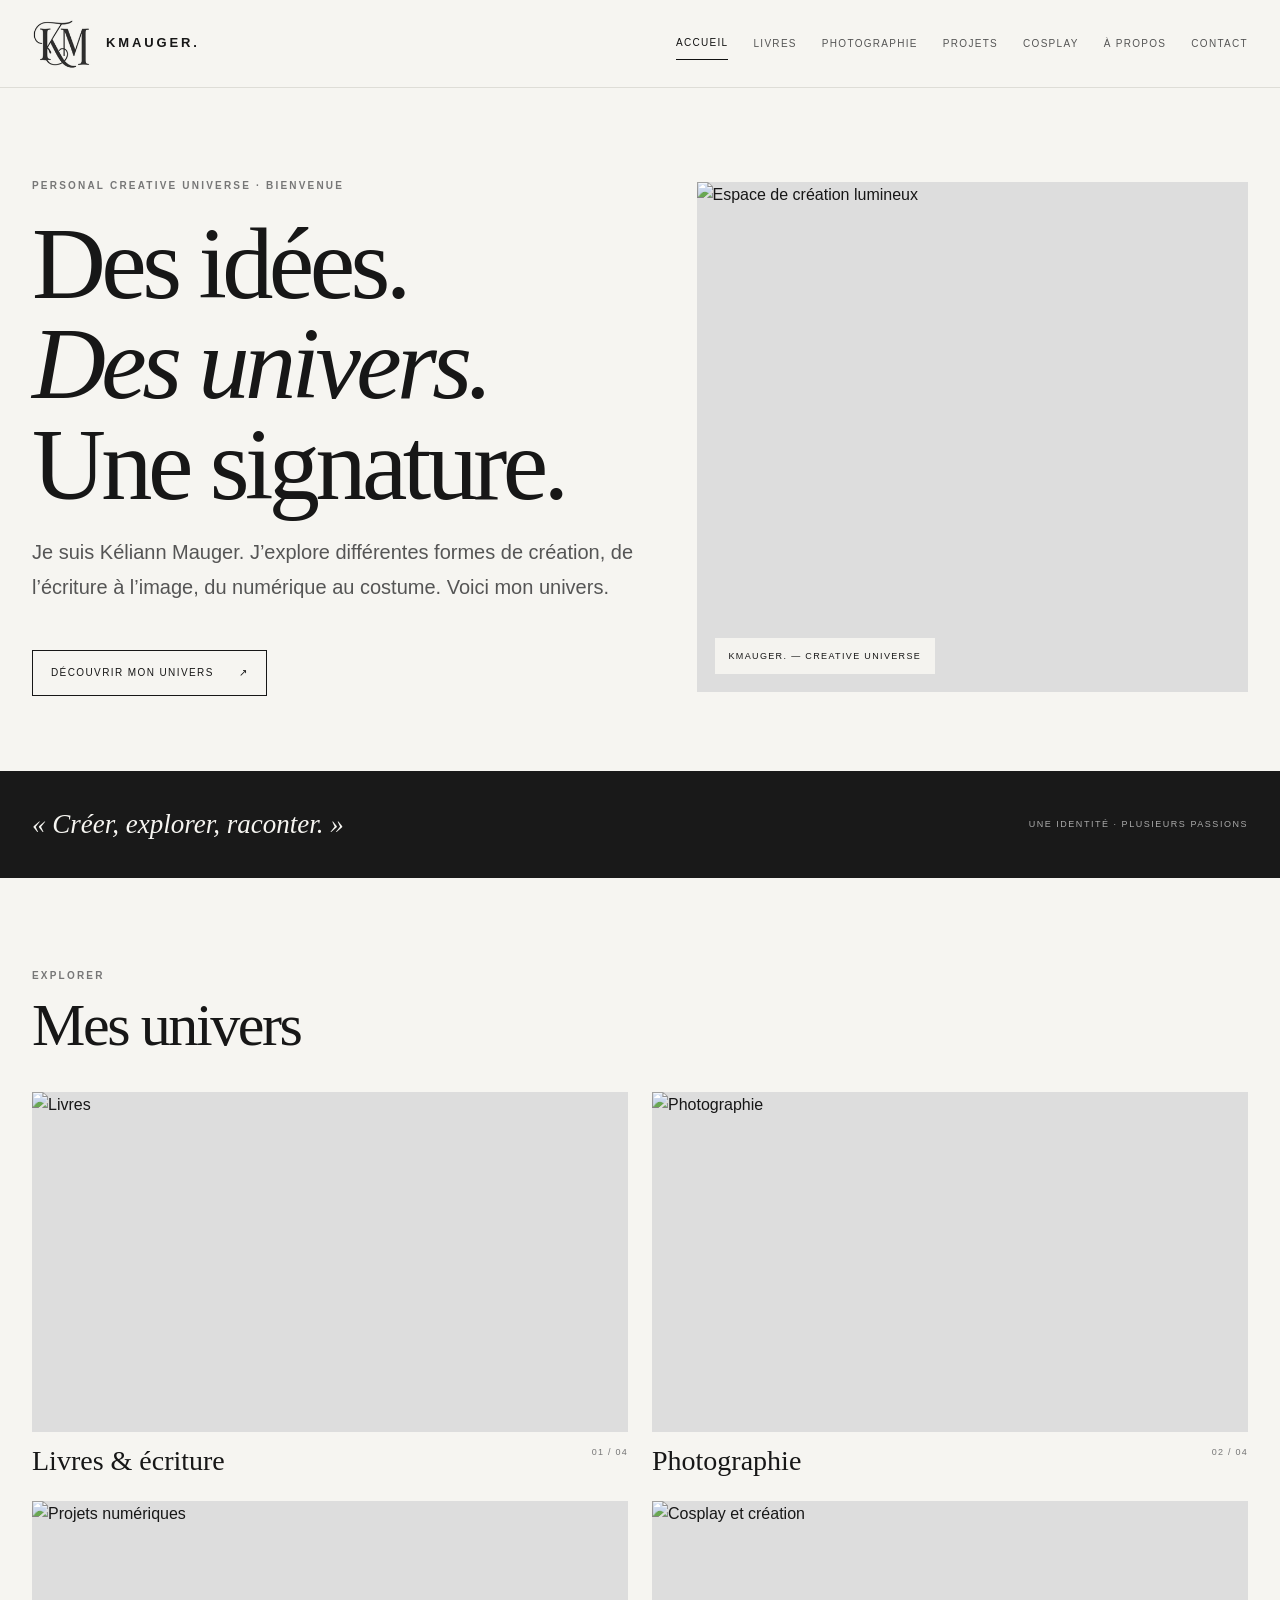
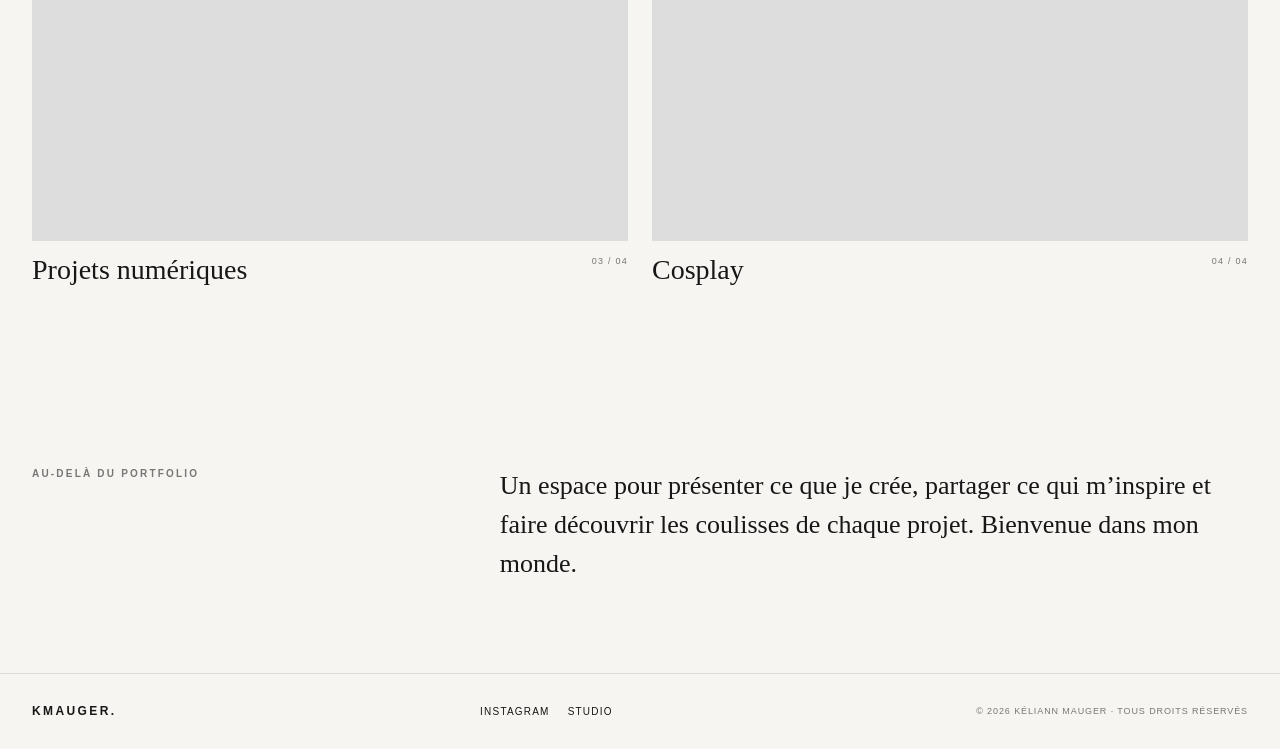
==== index.html @ 171a5741 "Numéros de version sur les fichiers CSS et JS (évite l'ancien cache du navigateur) Co-Authored-By: C" ====
<!DOCTYPE html>
<html lang="fr">
<head>
<meta charset="UTF-8">
<meta name="viewport" content="width=device-width, initial-scale=1">
<meta name="description" content="KMAUGER. — L’univers créatif de Kéliann Mauger : livres, photographie, projets numériques et cosplay.">
<title>KMAUGER. — A universe of creativity</title>
<meta name="theme-color" content="#f6f5f1">
<meta property="og:type" content="website">
<meta property="og:title" content="KMAUGER. — L’univers créatif de Kéliann Mauger">
<meta property="og:description" content="Livres, photographie, projets numériques et cosplay.">
<meta property="og:url" content="https://kmauger18.github.io/kmauger/">
<meta property="og:image" content="https://kmauger18.github.io/kmauger/assets/img/logo.png">
<link rel="icon" type="image/png" href="assets/img/favicon.png">
<link rel="apple-touch-icon" href="assets/img/apple-touch-icon.png">
<link rel="stylesheet" href="assets/css/style.css?v=202611251915">
</head>
<body>
<header><div class="wrap head">
<a class="brand" href="#accueil" aria-label="KMAUGER accueil"><img src="assets/img/logo.png" alt="Monogramme KM"><b>KMAUGER.</b></a>
<button class="menu" id="menu" aria-expanded="false">Menu ☰</button>
<nav id="nav" aria-label="Navigation principale">
<a href="#accueil">Accueil</a><a href="#livres">Livres</a><a href="#photographie">Photographie</a><a href="#projets">Projets</a><a href="#cosplay">Cosplay</a><a href="#apropos">À propos</a><a href="#contact">Contact</a>
</nav></div></header>

<main>
<!-- ===================================================== ACCUEIL -->
<div class="page active" id="accueil">
<section class="wrap hero"><div>
<div class="eyebrow" data-cms="accueil_eyebrow">Personal creative universe · Bienvenue</div>
<h1 class="display" data-cms="accueil_titre">Des idées.<br><em>Des univers.</em><br>Une signature.</h1>
<p class="lead" data-cms="accueil_intro">Je suis Kéliann Mauger. J’explore différentes formes de création, de l’écriture à l’image, du numérique au costume. Voici mon univers.</p>
<a class="btn" href="#apropos"><span data-cms="accueil_bouton">Découvrir mon univers</span> <span>↗</span></a></div>
<div class="hero-image"><img data-img="accueil_hero" src="https://images.unsplash.com/photo-1497366754035-f200968a6e72?auto=format&fit=crop&w=1400&q=85" alt="Espace de création lumineux"><div class="tag" data-cms="accueil_image_tag">KMAUGER. — Creative universe</div></div></section>
<div class="strip"><div class="wrap"><p data-cms="accueil_citation">« Créer, explorer, raconter. »</p><span data-cms="accueil_citation_sous">Une identité · Plusieurs passions</span></div></div>
<section class="wrap content"><div class="section-head"><div><div class="eyebrow" data-cms="accueil_univers_eyebrow">Explorer</div><h2 class="section-title" data-cms="accueil_univers_titre">Mes univers</h2></div></div><div class="cards">
<a class="card" href="#livres"><div class="tile"><img data-img="carte_livres" src="https://images.unsplash.com/photo-1512820790803-83ca734da794?auto=format&fit=crop&w=1000&q=80" alt="Livres"></div><div class="card-meta"><span class="card-title" data-cms="carte_livres">Livres &amp; écriture</span><span class="num">01 / 04</span></div></a>
<a class="card" href="#photographie"><div class="tile"><img data-img="carte_photo" src="https://images.unsplash.com/photo-1452587925148-ce544e77e70d?auto=format&fit=crop&w=1000&q=80" alt="Photographie"></div><div class="card-meta"><span class="card-title" data-cms="carte_photo">Photographie</span><span class="num">02 / 04</span></div></a>
<a class="card" href="#projets"><div class="tile"><img data-img="carte_projets" src="https://images.unsplash.com/photo-1460925895917-afdab827c52f?auto=format&fit=crop&w=1000&q=80" alt="Projets numériques"></div><div class="card-meta"><span class="card-title" data-cms="carte_projets">Projets numériques</span><span class="num">03 / 04</span></div></a>
<a class="card" href="#cosplay"><div class="tile"><img data-img="carte_cosplay" src="https://images.unsplash.com/photo-1531058020387-3be344556be6?auto=format&fit=crop&w=1000&q=80" alt="Cosplay et création"></div><div class="card-meta"><span class="card-title" data-cms="carte_cosplay">Cosplay</span><span class="num">04 / 04</span></div></a>
</div></section>
<section class="wrap content"><div class="editorial"><div class="eyebrow" data-cms="accueil_edito_eyebrow">Au-delà du portfolio</div><p data-cms="accueil_edito">Un espace pour présenter ce que je crée, partager ce qui m’inspire et faire découvrir les coulisses de chaque projet. Bienvenue dans mon monde.</p></div></section>
</div>

<!-- ===================================================== LIVRES -->
<div class="page" id="livres"><section class="wrap page-hero">
<div class="eyebrow" data-cms="livres_eyebrow">01 — Mots &amp; imagination</div>
<h1 class="display" data-cms="livres_titre">Livres <em>&amp;</em><br>écriture.</h1>
<p class="lead" data-cms="livres_intro">Des histoires, des personnages et des univers imaginés pour prendre vie au fil des pages.</p>
<div class="feature"><img data-img="livres_banniere" src="https://images.unsplash.com/photo-1512820790803-83ca734da794?auto=format&fit=crop&w=1800&q=85" alt="Livres ouverts"></div></section>
<section class="wrap content"><div class="eyebrow" data-cms="livres_section_eyebrow">Bibliothèque personnelle</div><h2 class="section-title" data-cms="livres_section_titre">Mes ouvrages</h2>
<div class="books" id="liste-livres"></div></section></div>

<!-- ===================================================== FICHE LIVRE -->
<div class="page" id="livre"><div id="fiche-livre"></div></div>

<!-- ===================================================== PHOTOGRAPHIE -->
<div class="page" id="photographie"><section class="wrap page-hero">
<div class="eyebrow" data-cms="photo_eyebrow">02 — Lumière &amp; regard</div>
<h1 class="display" data-cms="photo_titre">Photographie<em>.</em></h1>
<p class="lead" data-cms="photo_intro">Capturer une ambiance, raconter un instant et porter un regard singulier sur ce qui nous entoure.</p>
<div class="feature"><img data-img="photo_banniere" src="https://images.unsplash.com/photo-1470770841072-f978cf4d019e?auto=format&fit=crop&w=1800&q=85" alt="Paysage photographié"></div></section>
<section class="wrap content"><div class="eyebrow" data-cms="photo_section_eyebrow">Sélection visuelle</div><h2 class="section-title" data-cms="photo_section_titre">Galerie photographique</h2>
<div class="filters" id="filtres-photos" hidden></div>
<div class="grid3 gallery" id="galerie-photos" style="margin-top:35px">
<figure class="shot" data-c="paysages"><div class="tile"><img src="https://images.unsplash.com/photo-1470770841072-f978cf4d019e?auto=format&fit=crop&w=900&q=80" alt="Paysage"></div><figcaption class="card-meta"><span class="card-title">Paysages</span></figcaption></figure>
<figure class="shot" data-c="lumieres"><div class="tile"><img src="https://images.unsplash.com/photo-1490730141103-6cac27aaab94?auto=format&fit=crop&w=900&q=80" alt="Lumières"></div><figcaption class="card-meta"><span class="card-title">Lumières</span></figcaption></figure>
<figure class="shot" data-c="atmospheres"><div class="tile"><img src="https://images.unsplash.com/photo-1519608487953-e999c86e7455?auto=format&fit=crop&w=900&q=80" alt="Atmosphères"></div><figcaption class="card-meta"><span class="card-title">Atmosphères</span></figcaption></figure>
</div></section></div>

<!-- ===================================================== PROJETS -->
<div class="page" id="projets"><section class="wrap page-hero">
<div class="eyebrow" data-cms="projets_eyebrow">03 — Idées &amp; expérimentations</div>
<h1 class="display" data-cms="projets_titre">Projets<br><em>numériques.</em></h1>
<p class="lead" data-cms="projets_intro">Sites web, applications et jeux : des idées transformées en expériences concrètes.</p>
<div class="feature"><img data-img="projets_banniere" src="https://images.unsplash.com/photo-1460925895917-afdab827c52f?auto=format&fit=crop&w=1800&q=85" alt="Interface numérique"></div></section>
<section class="wrap content"><div class="eyebrow" data-cms="projets_section_eyebrow">Portfolio</div><h2 class="section-title" data-cms="projets_section_titre">Projets sélectionnés</h2>
<div class="grid3" id="liste-projets" style="margin-top:35px">
<article class="project"><div class="tile"><img src="https://images.unsplash.com/photo-1559028012-481c04fa702d?auto=format&fit=crop&w=900&q=80" alt="Sites web"></div><div class="card-meta"><span class="card-title">Sites web</span></div><p class="desc">Design, développement et expériences web.</p></article>
<article class="project"><div class="tile"><img src="https://images.unsplash.com/photo-1551650975-87deedd944c3?auto=format&fit=crop&w=900&q=80" alt="Applications"></div><div class="card-meta"><span class="card-title">Applications</span></div><p class="desc">Outils numériques et interfaces utiles.</p></article>
<article class="project"><div class="tile"><img src="https://images.unsplash.com/photo-1542751371-adc38448a05e?auto=format&fit=crop&w=900&q=80" alt="Jeux vidéo"></div><div class="card-meta"><span class="card-title">Jeux</span></div><p class="desc">Concepts, univers et prototypes interactifs.</p></article>
</div></section></div>

<!-- ===================================================== COSPLAY -->
<div class="page" id="cosplay"><section class="wrap page-hero">
<div class="eyebrow" data-cms="cosplay_eyebrow">04 — Personnages &amp; savoir-faire</div>
<h1 class="display" data-cms="cosplay_titre">Cosplay<em>.</em></h1>
<p class="lead" data-cms="cosplay_intro">Donner corps à des personnages, fabriquer des détails et faire passer l’imaginaire dans le réel.</p>
<div class="feature"><img data-img="cosplay_banniere" src="https://images.unsplash.com/photo-1531058020387-3be344556be6?auto=format&fit=crop&w=1800&q=85" alt="Événement créatif"></div></section>
<section class="wrap content"><div class="editorial"><div class="eyebrow" data-cms="cosplay_edito_eyebrow">De l’idée au costume</div><p data-cms="cosplay_edito">Chaque personnage commence par l’observation, puis se construit pièce par pièce : costume, accessoires, détails de fabrication et photos finales.</p></div>
<h2 class="section-title" style="margin-top:70px" data-cms="cosplay_section_titre">Mes cosplays</h2>
<div class="grid3" id="liste-cosplay" style="margin-top:35px"><p class="soon">Les premières réalisations arrivent bientôt.</p></div>
</section></div>

<!-- ===================================================== À PROPOS -->
<div class="page" id="apropos"><section class="wrap page-hero">
<div class="eyebrow" data-cms="apropos_eyebrow">Derrière la signature</div>
<h1 class="display" data-cms="apropos_titre">Enchanté,<br><em>moi c’est Kéliann.</em></h1>
<p class="lead" data-cms="apropos_intro">Créativité, curiosité et envie d’explorer différents moyens de donner vie aux idées.</p></section>
<section class="wrap content"><div class="about"><div class="logo-panel"><img data-img="apropos_portrait" src="assets/img/logo.png" alt="Kéliann Mauger"></div><div>
<div class="eyebrow" data-cms="apropos_bloc_eyebrow">Kéliann Mauger · KMAUGER.</div>
<h2 class="section-title" data-cms="apropos_bloc_titre">Plusieurs passions.<br>Une même envie de créer.</h2>
<p data-cms="apropos_p1">Je suis Kéliann Mauger. J’ai créé cet espace pour réunir les différents univers qui me passionnent : l’écriture, la photographie, la création numérique et le cosplay.</p>
<p data-cms="apropos_p2">KMAUGER. est à la fois un portfolio et un lieu de partage. J’y présente mes réalisations, mes expérimentations et les projets qui évoluent au fil du temps.</p>
</div></div></section></div>

<!-- ===================================================== CONTACT -->
<div class="page" id="contact"><section class="wrap page-hero">
<div class="eyebrow" data-cms="contact_eyebrow">Entrer en contact</div>
<h1 class="display" data-cms="contact_titre">Une idée ?<br><em>Parlons-en.</em></h1>
<p class="lead" data-cms="contact_intro">Une question, une proposition, une collaboration ou simplement l’envie d’échanger autour d’un projet ? Retrouve-moi sur mes réseaux.</p></section>
<section class="wrap content"><div class="contact"><div><div class="eyebrow" style="color:#aaa" data-cms="contact_bloc_eyebrow">Restons connectés</div><h2 class="display" data-cms="contact_bloc_titre">Let’s create<br>something.</h2></div>
<div class="contact-links"><a class="btn" data-lien="instagram_perso" href="https://www.instagram.com/kmauger18/" target="_blank" rel="noopener">Instagram personnel ↗</a><a class="btn" data-lien="instagram_projets" href="https://www.instagram.com/kmauger.studio/" target="_blank" rel="noopener">Instagram projets ↗</a><a class="btn" data-lien="email" href="#" hidden>E-mail ↗</a></div></div></section></div>
</main>

<footer><div class="wrap foot"><b>KMAUGER.</b><div class="social"><a data-lien="instagram_perso" href="https://www.instagram.com/kmauger18/" target="_blank" rel="noopener">Instagram</a><a data-lien="instagram_projets" href="https://www.instagram.com/kmauger.studio/" target="_blank" rel="noopener">Studio</a></div><small>© <span id="year"></span> Kéliann Mauger · Tous droits réservés</small></div></footer>

<div class="lightbox" id="lightbox" hidden><button type="button" class="lb-close" aria-label="Fermer">✕</button><button type="button" class="lb-prev" aria-label="Photo précédente">‹</button><figure><img alt=""><figcaption></figcaption></figure><button type="button" class="lb-next" aria-label="Photo suivante">›</button></div>

<script src="assets/js/main.js?v=202611251915" defer></script>
<script type="module" src="assets/js/cms.js?v=202611251915"></script>
</body></html>
---- assets/css/style.css ----
:root{--ink:#171717;--muted:#777;--paper:#f6f5f1;--line:#deddd7;--serif:Georgia,"Times New Roman",serif;--sans:Inter,Arial,sans-serif;--max:1240px}
*{box-sizing:border-box}html{scroll-behavior:smooth}body{margin:0;background:var(--paper);color:var(--ink);font-family:var(--sans);line-height:1.6}a{color:inherit;text-decoration:none}button{font:inherit}
.wrap{width:min(var(--max),calc(100% - 64px));margin:auto}
header{height:88px;display:flex;align-items:center;position:sticky;top:0;z-index:10;background:rgba(246,245,241,.95);backdrop-filter:blur(12px);border-bottom:1px solid var(--line)}
.head{display:flex;align-items:center;justify-content:space-between;gap:24px}.brand{display:flex;align-items:center;gap:12px}.brand img{width:62px;height:62px;object-fit:contain;mix-blend-mode:multiply}.brand b{font-size:13px;letter-spacing:.22em}
nav{display:flex;gap:25px;align-items:center}nav a{font-size:10px;letter-spacing:.13em;text-transform:uppercase;color:#555;padding:8px 0}nav a.active,nav a:hover{color:#111;border-bottom:1px solid}
.menu{display:none;background:none;border:0;text-transform:uppercase;letter-spacing:.12em;font-size:11px}
.page{display:none;min-height:65vh;animation:appear .45s ease}.page.active{display:block}@keyframes appear{from{opacity:0;transform:translateY(8px)}to{opacity:1;transform:none}}
.eyebrow{font-size:10px;letter-spacing:.22em;text-transform:uppercase;color:var(--muted);font-weight:650}.display{font:400 clamp(54px,8vw,108px)/.98 var(--serif);letter-spacing:-.045em;margin:20px 0}.display em{font-style:italic}.lead{font-size:clamp(16px,1.6vw,20px);color:#555;max-width:620px;line-height:1.75}
.hero{padding:90px 0 75px;min-height:620px;display:grid;grid-template-columns:1.05fr .95fr;gap:55px;align-items:center}.hero-image{height:510px;position:relative;overflow:hidden;background:#ddd}.hero-image img,.feature img,.tile img{width:100%;height:100%;object-fit:cover;filter:saturate(.72)}.hero-image .tag{position:absolute;bottom:18px;left:18px;background:rgba(246,245,241,.94);padding:11px 14px;font-size:9px;letter-spacing:.15em;text-transform:uppercase}
.btn{display:inline-flex;align-items:center;gap:25px;border:1px solid var(--ink);padding:14px 18px;margin-top:25px;font-size:10px;letter-spacing:.14em;text-transform:uppercase;transition:.2s}.btn:hover{background:var(--ink);color:white}
.strip{background:#191919;color:#f6f5f1;padding:38px 0}.strip .wrap{display:flex;justify-content:space-between;align-items:center;gap:25px}.strip p{font:italic 27px var(--serif);margin:0}.strip span{font-size:9px;letter-spacing:.17em;color:#aaa;text-transform:uppercase}
section.content{padding:90px 0}.section-head{display:flex;align-items:end;justify-content:space-between;gap:20px;margin-bottom:35px}.section-title{font:400 clamp(36px,5vw,60px)/1.05 var(--serif);letter-spacing:-.04em;margin:10px 0 0}
.cards{display:grid;grid-template-columns:repeat(2,1fr);gap:24px}.card{display:block}.tile{height:340px;overflow:hidden;background:#ddd}.tile img{transition:transform .6s}.card:hover img{transform:scale(1.04)}.card-meta{display:flex;justify-content:space-between;gap:15px;margin-top:13px}.card-title{font:400 28px var(--serif)}.num{font-size:9px;color:var(--muted);letter-spacing:.14em}
.page-hero{padding:95px 0 55px;border-bottom:1px solid var(--line)}.page-hero .display{max-width:900px}.feature{height:440px;margin-top:48px;overflow:hidden;background:#ddd}
.grid3{display:grid;grid-template-columns:repeat(3,1fr);gap:26px 20px}.grid3 .tile{height:285px}.grid3 .card-title{font-size:23px}.desc{font-size:12px;color:var(--muted)}
.editorial{display:grid;grid-template-columns:.7fr 1.3fr;gap:65px}.editorial p{font:400 26px/1.5 var(--serif);margin:0}
.about{display:grid;grid-template-columns:.8fr 1.2fr;gap:70px;align-items:start}.logo-panel{min-height:390px;background:#eceae4;display:grid;place-items:center}.logo-panel img{width:65%;mix-blend-mode:multiply}.about p{color:#555;line-height:1.9}
.empty{border:1px solid var(--line);padding:30px;color:#666;font-size:13px;margin-top:25px}
.contact{background:#191919;color:#f5f4ef;padding:65px;display:flex;justify-content:space-between;align-items:end;gap:30px}.contact .display{font-size:clamp(48px,7vw,84px);margin-bottom:0}.contact .btn{border-color:#aaa}.contact .btn:hover{background:#f5f4ef;color:#111}
footer{border-top:1px solid var(--line);padding:28px 0}.foot{display:flex;justify-content:space-between;align-items:center;gap:20px}.foot b{font-size:12px;letter-spacing:.2em}.foot small{font-size:9px;color:var(--muted);letter-spacing:.1em;text-transform:uppercase}.social{display:flex;gap:18px;font-size:10px;text-transform:uppercase;letter-spacing:.12em}
@media(max-width:850px){.wrap{width:calc(100% - 40px)}.menu{display:block}nav{display:none;position:absolute;top:87px;left:0;right:0;background:var(--paper);padding:22px 25px 28px;border-bottom:1px solid var(--line);flex-direction:column;align-items:flex-start;gap:14px}nav.open{display:flex}.hero{grid-template-columns:1fr;padding:65px 0 50px;gap:25px}.hero-image{height:400px}.strip .wrap{align-items:flex-start;flex-direction:column}.about,.editorial{grid-template-columns:1fr;gap:28px}.grid3{grid-template-columns:repeat(2,1fr)}.contact{padding:40px 28px;align-items:flex-start;flex-direction:column}}
@media(max-width:560px){.wrap{width:calc(100% - 36px)}.display{font-size:58px}.hero-image{height:330px}.cards,.grid3{grid-template-columns:1fr}.tile,.grid3 .tile{height:290px}.page-hero{padding:70px 0 40px}.feature{height:300px}.section-head{align-items:flex-start;flex-direction:column}.logo-panel{min-height:280px}.foot{align-items:flex-start;flex-direction:column}.contact{padding:32px 22px}}
/* ---------- Contenu géré : livres, galerie, projets, cosplay ---------- */
[hidden]{display:none!important}
.soon{color:var(--muted);font-size:13px;grid-column:1/-1}
.btn-small{padding:11px 15px;margin-top:16px;gap:14px}
.books{display:grid;grid-template-columns:repeat(2,1fr);gap:44px 40px;margin-top:40px}
.book{display:grid;grid-template-columns:170px 1fr;gap:26px;align-items:start}
.cover{aspect-ratio:11/17;background:#e7e4dc;overflow:hidden;box-shadow:0 14px 30px -18px rgba(0,0,0,.45)}
.cover img{width:100%;height:100%;object-fit:cover;display:block}
.cover-type{display:flex;flex-direction:column;justify-content:space-between;padding:20px 16px;background:#1d1d1d;color:#f6f5f1}
.cover-type span{font:italic 21px/1.2 var(--serif)}.cover-type small{font-size:8px;letter-spacing:.2em;text-transform:uppercase;color:#aaa}
.book-body h3{font:400 28px/1.15 var(--serif);margin:10px 0 4px}
.book-meta{font-size:10px;letter-spacing:.14em;text-transform:uppercase;color:var(--muted);margin:0 0 10px}
.book-text p{font-size:14px;color:#555;margin:0 0 10px}
.pill{display:inline-block;font-size:8.5px;letter-spacing:.16em;text-transform:uppercase;border:1px solid var(--ink);padding:4px 8px}
.pill.disponible{background:var(--ink);color:var(--paper)}
.filters{display:flex;flex-wrap:wrap;gap:8px;margin-top:28px}
.filters button{background:none;border:1px solid var(--line);padding:8px 13px;font-size:9.5px;letter-spacing:.14em;text-transform:uppercase;color:#555;cursor:pointer}
.filters button.on,.filters button:hover{border-color:var(--ink);color:var(--ink)}
.gallery .shot{margin:0;cursor:zoom-in}.gallery .shot:hover img{transform:scale(1.04)}
.project .tile-type,.tile-type{height:100%;display:grid;place-items:center;padding:20px;text-align:center;font:italic 26px var(--serif);background:#e7e4dc;color:#444}
.tile.tall{height:400px}
.tags{display:flex;flex-wrap:wrap;gap:6px;margin:6px 0}.tags span{font-size:9px;letter-spacing:.1em;text-transform:uppercase;background:#eceae4;padding:4px 7px;color:#555}
.link{display:inline-block;font-size:10px;letter-spacing:.14em;text-transform:uppercase;border-bottom:1px solid;margin-top:4px}
.contact-links{display:flex;flex-direction:column;align-items:flex-start}
.logo-panel img.portrait{width:100%;height:100%;min-height:390px;object-fit:cover;mix-blend-mode:normal}
.lightbox{position:fixed;inset:0;z-index:50;background:rgba(15,15,15,.94);display:flex;align-items:center;justify-content:center;padding:40px 70px}
.lightbox figure{margin:0;max-width:100%;max-height:100%;display:flex;flex-direction:column;align-items:center;gap:14px}
.lightbox img{max-width:100%;max-height:calc(100vh - 130px);object-fit:contain}
.lightbox figcaption{color:#ddd;font:italic 18px var(--serif)}
.lightbox button{position:absolute;background:none;border:0;color:#f6f5f1;font-size:34px;cursor:pointer;padding:10px 16px;line-height:1}
.lb-close{top:14px;right:14px;font-size:24px!important}.lb-prev{left:10px;top:50%;transform:translateY(-50%)}.lb-next{right:10px;top:50%;transform:translateY(-50%)}
body.lb-open{overflow:hidden}
@media(max-width:850px){.books{grid-template-columns:1fr}}
@media(max-width:560px){.book{grid-template-columns:120px 1fr;gap:18px}.book-body h3{font-size:23px}.lightbox{padding:30px 10px}.tile.tall{height:360px}}
/* ---------- Livres : liste cliquable et fiche ---------- */
a.book{color:inherit}a.book .cover{transition:transform .35s,box-shadow .35s}a.book:hover .cover{transform:translateY(-4px);box-shadow:0 22px 40px -20px rgba(0,0,0,.5)}
a.book:hover .link{color:var(--muted)}
.book-hook{font:italic 17px/1.5 var(--serif);color:#444;margin:0 0 12px}
.book-page{padding:50px 0 30px}
.back{display:inline-block;font-size:10px;letter-spacing:.16em;text-transform:uppercase;color:var(--muted);margin-bottom:34px}.back:hover{color:var(--ink)}
.book-detail{display:grid;grid-template-columns:minmax(240px,380px) 1fr;gap:70px;align-items:start}
.book-detail-cover{position:sticky;top:120px}.cover.big{box-shadow:0 30px 60px -28px rgba(0,0,0,.55)}
.book-title{font:400 clamp(42px,5.5vw,74px)/1 var(--serif);letter-spacing:-.035em;margin:14px 0 10px}
.book-author{font-size:11px;letter-spacing:.22em;text-transform:uppercase;color:#555;margin:0 0 18px}
.book-desc{margin:30px 0;max-width:620px}.book-desc p{font:400 19px/1.65 var(--serif);color:#333;margin:0 0 18px}
.book-buy{display:flex;flex-wrap:wrap;gap:12px;align-items:center}.book-buy .btn{margin-top:0}
.btn-solid{background:var(--ink);color:var(--paper)}.btn-solid:hover{background:#000}
.soon-buy{font-size:13px;color:var(--muted);margin:0}.soon-buy a{border-bottom:1px solid}
.book-infos{display:grid;grid-template-columns:repeat(2,1fr);gap:0 30px;margin:40px 0 0;border-top:1px solid var(--line);max-width:620px}
.book-infos div{display:flex;justify-content:space-between;gap:16px;padding:13px 0;border-bottom:1px solid var(--line)}
.book-infos dt{font-size:9.5px;letter-spacing:.16em;text-transform:uppercase;color:var(--muted)}.book-infos dd{margin:0;font-size:13px;text-align:right}
.more-books{border-top:1px solid var(--line)}
.mini-books{display:grid;grid-template-columns:repeat(4,1fr);gap:24px;margin-top:30px}
.mini-books a{display:grid;gap:12px}.mini-books .cover{transition:transform .3s}.mini-books a:hover .cover{transform:translateY(-4px)}
.mini-books span{font:400 18px var(--serif)}
@media(max-width:850px){.book-detail{grid-template-columns:1fr;gap:34px}.book-detail-cover{position:static;max-width:300px}.mini-books{grid-template-columns:repeat(2,1fr)}}
@media(max-width:560px){.book-infos{grid-template-columns:1fr}.book-desc p{font-size:17px}.book-page{padding-top:34px}}
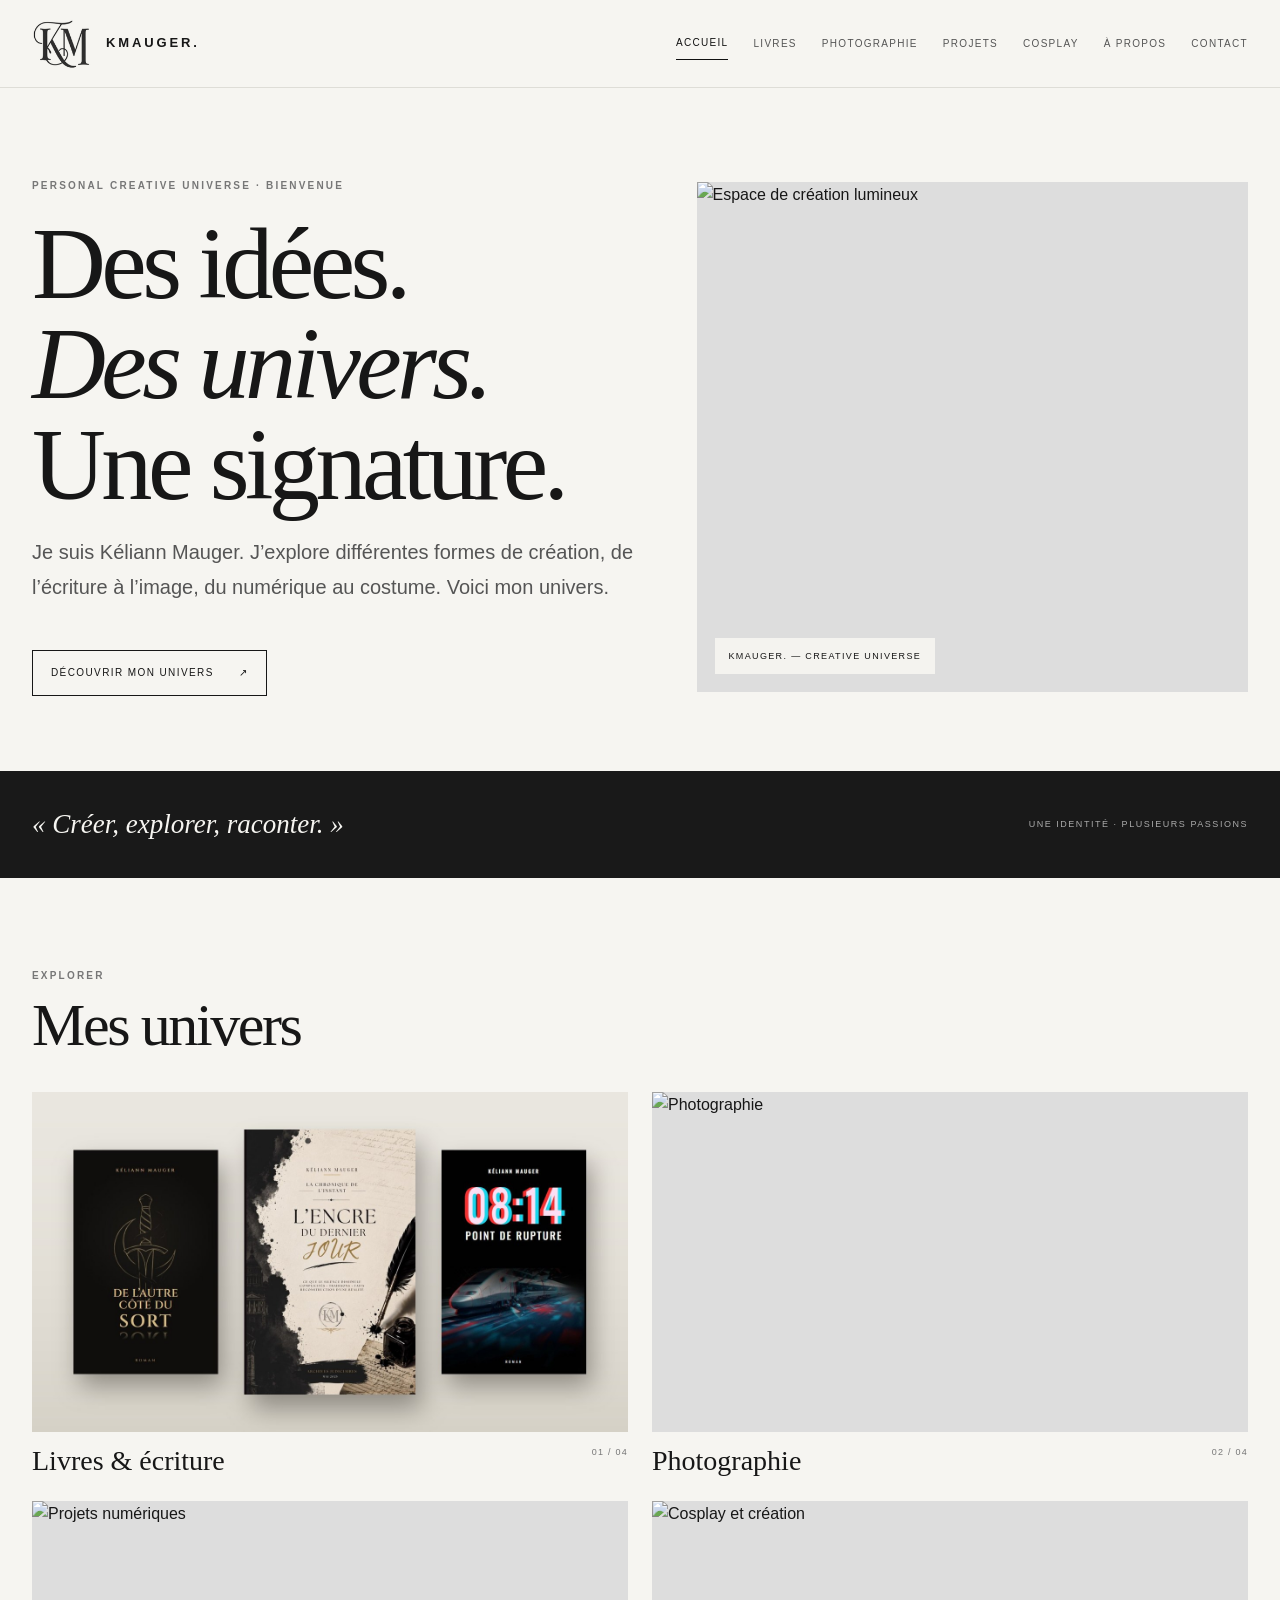
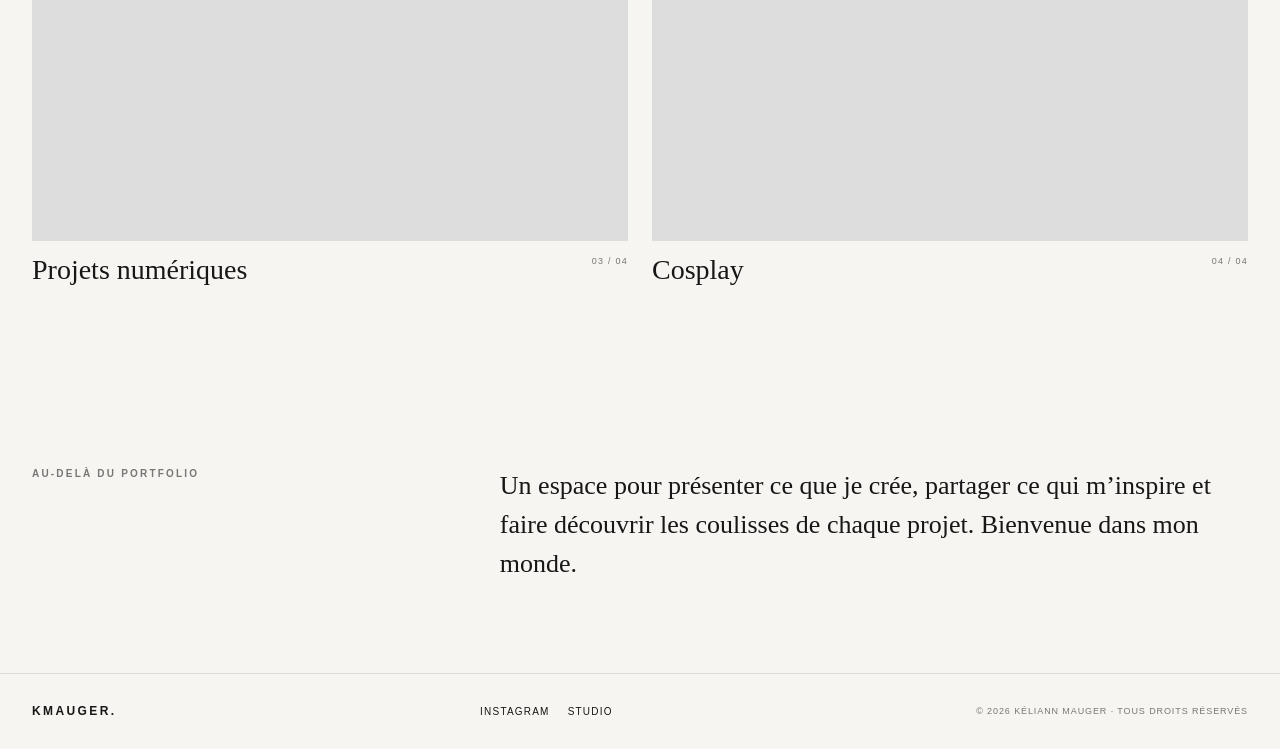
==== commit 85320993: "Images « Livres » : mes couvertures à la place de la pile de livres Co-Authored-By: Claude Opus 5.5 " ====
--- a/index.html
+++ b/index.html
@@ -13,7 +13,7 @@
 <meta property="og:image" content="https://kmauger18.github.io/kmauger/assets/img/logo.png">
 <link rel="icon" type="image/png" href="assets/img/favicon.png">
 <link rel="apple-touch-icon" href="assets/img/apple-touch-icon.png">
-<link rel="stylesheet" href="assets/css/style.css?v=202611251915">
+<link rel="stylesheet" href="assets/css/style.css?v=202611251924">
 </head>
 <body>
 <header><div class="wrap head">
@@ -34,7 +34,7 @@
 <div class="hero-image"><img data-img="accueil_hero" src="https://images.unsplash.com/photo-1497366754035-f200968a6e72?auto=format&fit=crop&w=1400&q=85" alt="Espace de création lumineux"><div class="tag" data-cms="accueil_image_tag">KMAUGER. — Creative universe</div></div></section>
 <div class="strip"><div class="wrap"><p data-cms="accueil_citation">« Créer, explorer, raconter. »</p><span data-cms="accueil_citation_sous">Une identité · Plusieurs passions</span></div></div>
 <section class="wrap content"><div class="section-head"><div><div class="eyebrow" data-cms="accueil_univers_eyebrow">Explorer</div><h2 class="section-title" data-cms="accueil_univers_titre">Mes univers</h2></div></div><div class="cards">
-<a class="card" href="#livres"><div class="tile"><img data-img="carte_livres" src="https://images.unsplash.com/photo-1512820790803-83ca734da794?auto=format&fit=crop&w=1000&q=80" alt="Livres"></div><div class="card-meta"><span class="card-title" data-cms="carte_livres">Livres &amp; écriture</span><span class="num">01 / 04</span></div></a>
+<a class="card" href="#livres"><div class="tile"><img data-img="carte_livres" src="assets/img/livres/carte-livres.jpg" alt="Les romans de Kéliann Mauger"></div><div class="card-meta"><span class="card-title" data-cms="carte_livres">Livres &amp; écriture</span><span class="num">01 / 04</span></div></a>
 <a class="card" href="#photographie"><div class="tile"><img data-img="carte_photo" src="https://images.unsplash.com/photo-1452587925148-ce544e77e70d?auto=format&fit=crop&w=1000&q=80" alt="Photographie"></div><div class="card-meta"><span class="card-title" data-cms="carte_photo">Photographie</span><span class="num">02 / 04</span></div></a>
 <a class="card" href="#projets"><div class="tile"><img data-img="carte_projets" src="https://images.unsplash.com/photo-1460925895917-afdab827c52f?auto=format&fit=crop&w=1000&q=80" alt="Projets numériques"></div><div class="card-meta"><span class="card-title" data-cms="carte_projets">Projets numériques</span><span class="num">03 / 04</span></div></a>
 <a class="card" href="#cosplay"><div class="tile"><img data-img="carte_cosplay" src="https://images.unsplash.com/photo-1531058020387-3be344556be6?auto=format&fit=crop&w=1000&q=80" alt="Cosplay et création"></div><div class="card-meta"><span class="card-title" data-cms="carte_cosplay">Cosplay</span><span class="num">04 / 04</span></div></a>
@@ -47,7 +47,7 @@
 <div class="eyebrow" data-cms="livres_eyebrow">01 — Mots &amp; imagination</div>
 <h1 class="display" data-cms="livres_titre">Livres <em>&amp;</em><br>écriture.</h1>
 <p class="lead" data-cms="livres_intro">Des histoires, des personnages et des univers imaginés pour prendre vie au fil des pages.</p>
-<div class="feature"><img data-img="livres_banniere" src="https://images.unsplash.com/photo-1512820790803-83ca734da794?auto=format&fit=crop&w=1800&q=85" alt="Livres ouverts"></div></section>
+<div class="feature"><img data-img="livres_banniere" src="assets/img/livres/banniere-livres.jpg" alt="Les romans de Kéliann Mauger"></div></section>
 <section class="wrap content"><div class="eyebrow" data-cms="livres_section_eyebrow">Bibliothèque personnelle</div><h2 class="section-title" data-cms="livres_section_titre">Mes ouvrages</h2>
 <div class="books" id="liste-livres"></div></section></div>
 
@@ -117,6 +117,6 @@
 
 <div class="lightbox" id="lightbox" hidden><button type="button" class="lb-close" aria-label="Fermer">✕</button><button type="button" class="lb-prev" aria-label="Photo précédente">‹</button><figure><img alt=""><figcaption></figcaption></figure><button type="button" class="lb-next" aria-label="Photo suivante">›</button></div>
 
-<script src="assets/js/main.js?v=202611251915" defer></script>
-<script type="module" src="assets/js/cms.js?v=202611251915"></script>
+<script src="assets/js/main.js?v=202611251924" defer></script>
+<script type="module" src="assets/js/cms.js?v=202611251924"></script>
 </body></html>
--- a/assets/css/style.css
+++ b/assets/css/style.css
@@ -78,3 +78,4 @@
 .mini-books span{font:400 18px var(--serif)}
 @media(max-width:850px){.book-detail{grid-template-columns:1fr;gap:34px}.book-detail-cover{position:static;max-width:300px}.mini-books{grid-template-columns:repeat(2,1fr)}}
 @media(max-width:560px){.book-infos{grid-template-columns:1fr}.book-desc p{font-size:17px}.book-page{padding-top:34px}}
+img[data-img="carte_livres"],img[data-img="livres_banniere"]{filter:none!important}
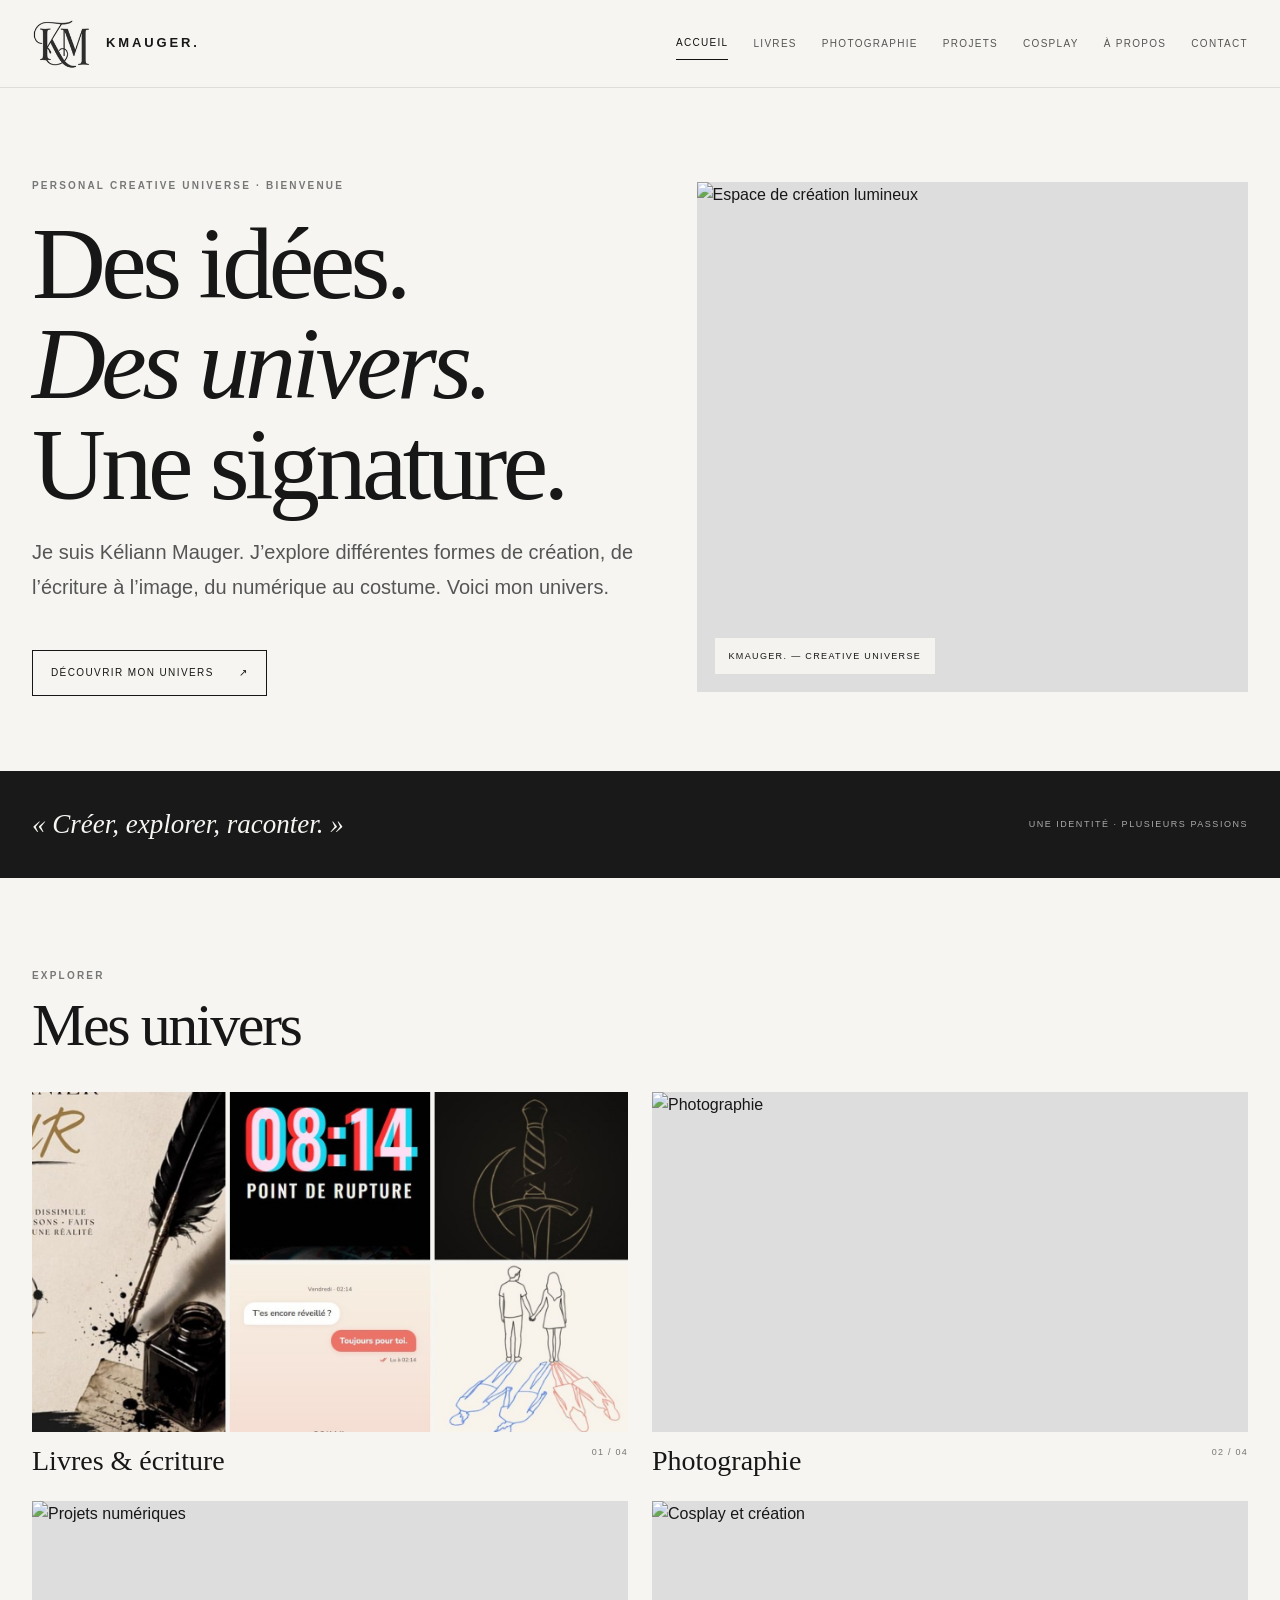
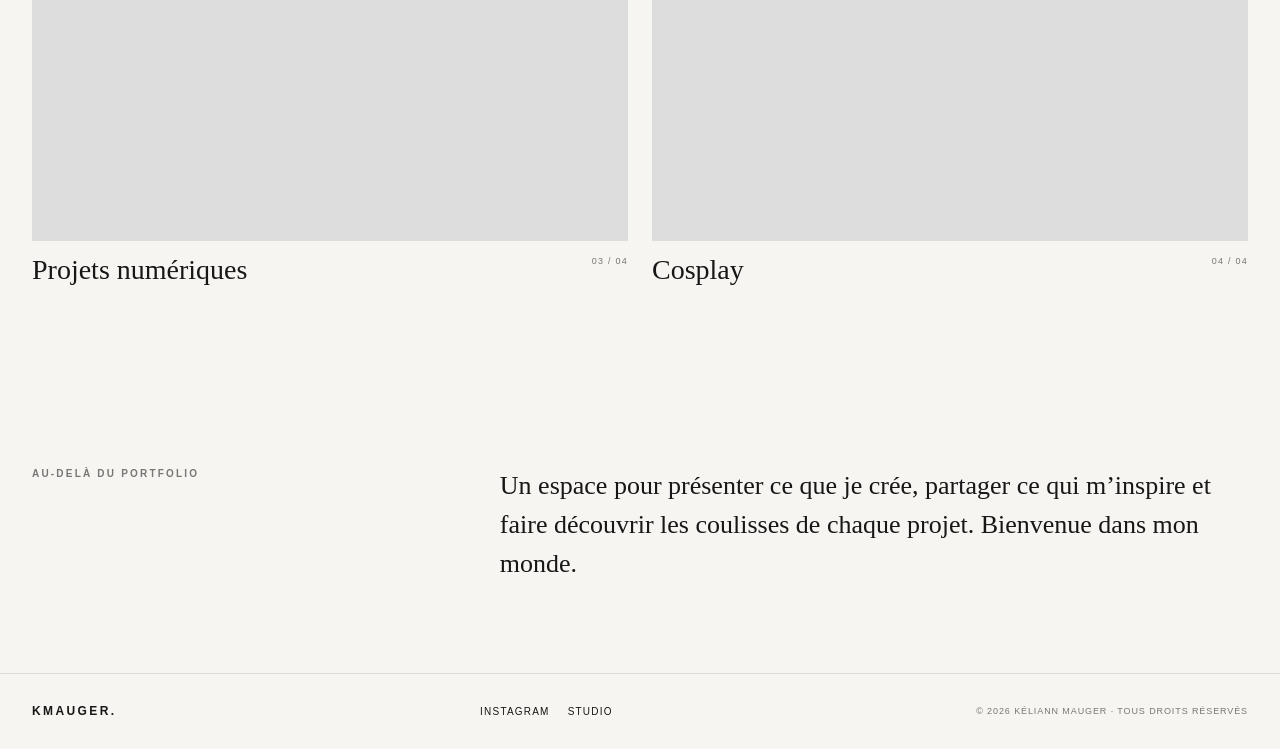
==== commit baa5830b: "Images « Livres » : bannière mise en scène et mosaïque de couvertures Co-Authored-By: Claude Opus 5." ====
--- a/index.html
+++ b/index.html
@@ -13,7 +13,7 @@
 <meta property="og:image" content="https://kmauger18.github.io/kmauger/assets/img/logo.png">
 <link rel="icon" type="image/png" href="assets/img/favicon.png">
 <link rel="apple-touch-icon" href="assets/img/apple-touch-icon.png">
-<link rel="stylesheet" href="assets/css/style.css?v=202611251924">
+<link rel="stylesheet" href="assets/css/style.css?v=202611251929">
 </head>
 <body>
 <header><div class="wrap head">
@@ -34,7 +34,7 @@
 <div class="hero-image"><img data-img="accueil_hero" src="https://images.unsplash.com/photo-1497366754035-f200968a6e72?auto=format&fit=crop&w=1400&q=85" alt="Espace de création lumineux"><div class="tag" data-cms="accueil_image_tag">KMAUGER. — Creative universe</div></div></section>
 <div class="strip"><div class="wrap"><p data-cms="accueil_citation">« Créer, explorer, raconter. »</p><span data-cms="accueil_citation_sous">Une identité · Plusieurs passions</span></div></div>
 <section class="wrap content"><div class="section-head"><div><div class="eyebrow" data-cms="accueil_univers_eyebrow">Explorer</div><h2 class="section-title" data-cms="accueil_univers_titre">Mes univers</h2></div></div><div class="cards">
-<a class="card" href="#livres"><div class="tile"><img data-img="carte_livres" src="assets/img/livres/carte-livres.jpg" alt="Les romans de Kéliann Mauger"></div><div class="card-meta"><span class="card-title" data-cms="carte_livres">Livres &amp; écriture</span><span class="num">01 / 04</span></div></a>
+<a class="card" href="#livres"><div class="tile"><img data-img="carte_livres" src="assets/img/livres/carte-livres.jpg?v=202611251929" alt="Les romans de Kéliann Mauger"></div><div class="card-meta"><span class="card-title" data-cms="carte_livres">Livres &amp; écriture</span><span class="num">01 / 04</span></div></a>
 <a class="card" href="#photographie"><div class="tile"><img data-img="carte_photo" src="https://images.unsplash.com/photo-1452587925148-ce544e77e70d?auto=format&fit=crop&w=1000&q=80" alt="Photographie"></div><div class="card-meta"><span class="card-title" data-cms="carte_photo">Photographie</span><span class="num">02 / 04</span></div></a>
 <a class="card" href="#projets"><div class="tile"><img data-img="carte_projets" src="https://images.unsplash.com/photo-1460925895917-afdab827c52f?auto=format&fit=crop&w=1000&q=80" alt="Projets numériques"></div><div class="card-meta"><span class="card-title" data-cms="carte_projets">Projets numériques</span><span class="num">03 / 04</span></div></a>
 <a class="card" href="#cosplay"><div class="tile"><img data-img="carte_cosplay" src="https://images.unsplash.com/photo-1531058020387-3be344556be6?auto=format&fit=crop&w=1000&q=80" alt="Cosplay et création"></div><div class="card-meta"><span class="card-title" data-cms="carte_cosplay">Cosplay</span><span class="num">04 / 04</span></div></a>
@@ -47,7 +47,7 @@
 <div class="eyebrow" data-cms="livres_eyebrow">01 — Mots &amp; imagination</div>
 <h1 class="display" data-cms="livres_titre">Livres <em>&amp;</em><br>écriture.</h1>
 <p class="lead" data-cms="livres_intro">Des histoires, des personnages et des univers imaginés pour prendre vie au fil des pages.</p>
-<div class="feature"><img data-img="livres_banniere" src="assets/img/livres/banniere-livres.jpg" alt="Les romans de Kéliann Mauger"></div></section>
+<div class="feature"><img data-img="livres_banniere" src="assets/img/livres/banniere-livres.jpg?v=202611251929" alt="Les romans de Kéliann Mauger"></div></section>
 <section class="wrap content"><div class="eyebrow" data-cms="livres_section_eyebrow">Bibliothèque personnelle</div><h2 class="section-title" data-cms="livres_section_titre">Mes ouvrages</h2>
 <div class="books" id="liste-livres"></div></section></div>
 
@@ -117,6 +117,6 @@
 
 <div class="lightbox" id="lightbox" hidden><button type="button" class="lb-close" aria-label="Fermer">✕</button><button type="button" class="lb-prev" aria-label="Photo précédente">‹</button><figure><img alt=""><figcaption></figcaption></figure><button type="button" class="lb-next" aria-label="Photo suivante">›</button></div>
 
-<script src="assets/js/main.js?v=202611251924" defer></script>
-<script type="module" src="assets/js/cms.js?v=202611251924"></script>
+<script src="assets/js/main.js?v=202611251929" defer></script>
+<script type="module" src="assets/js/cms.js?v=202611251929"></script>
 </body></html>
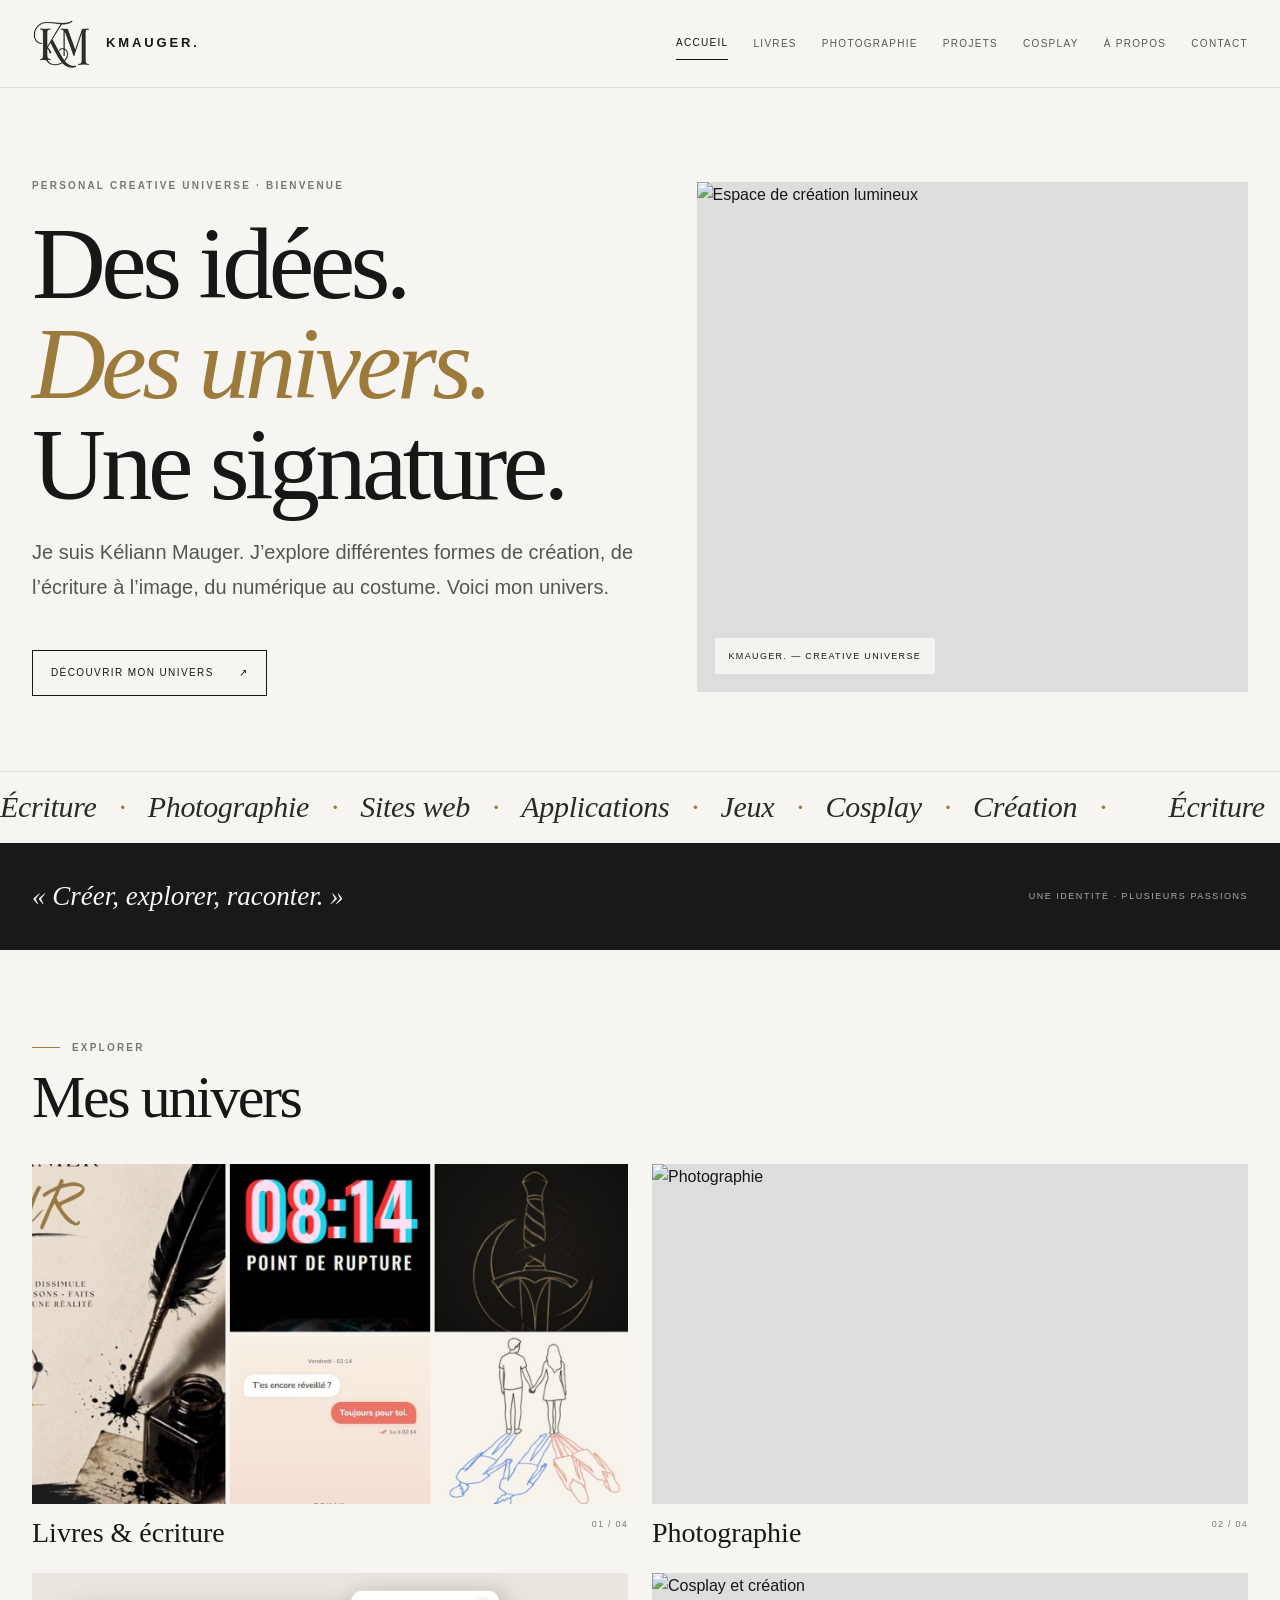
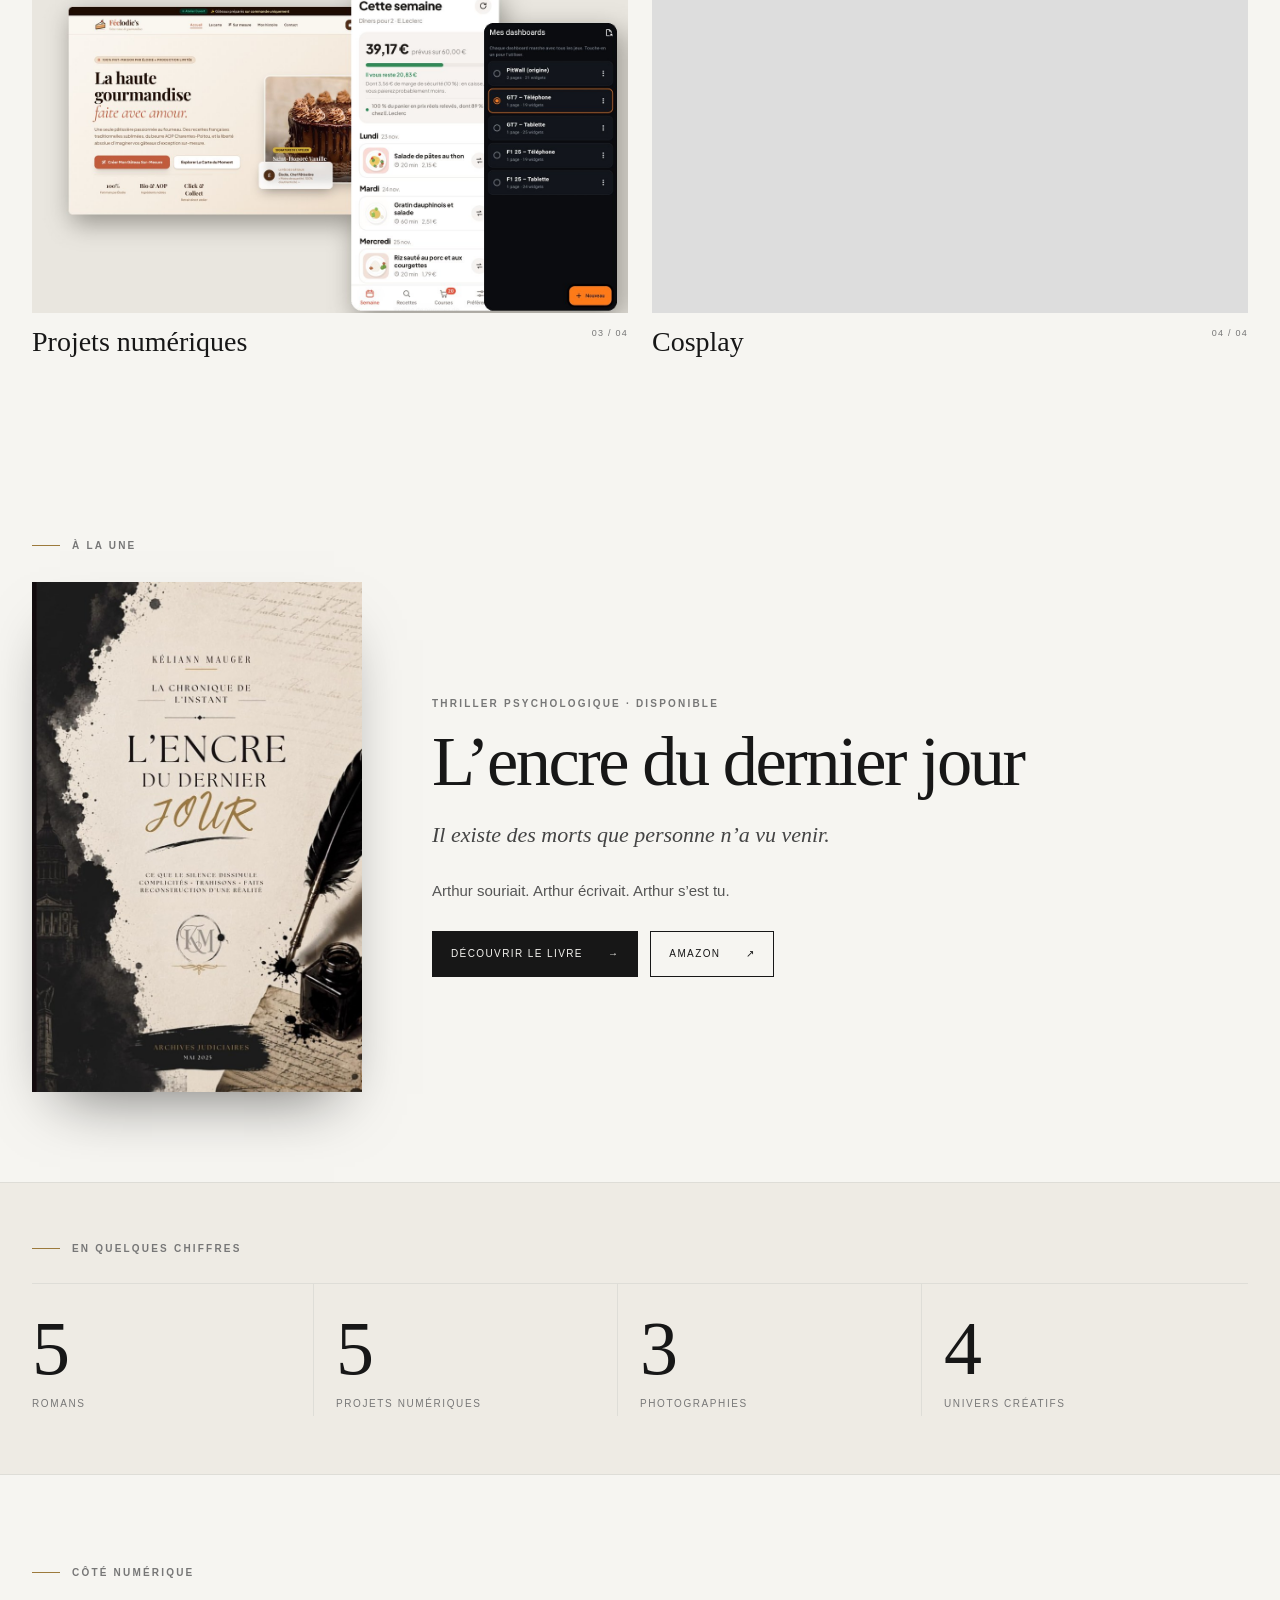
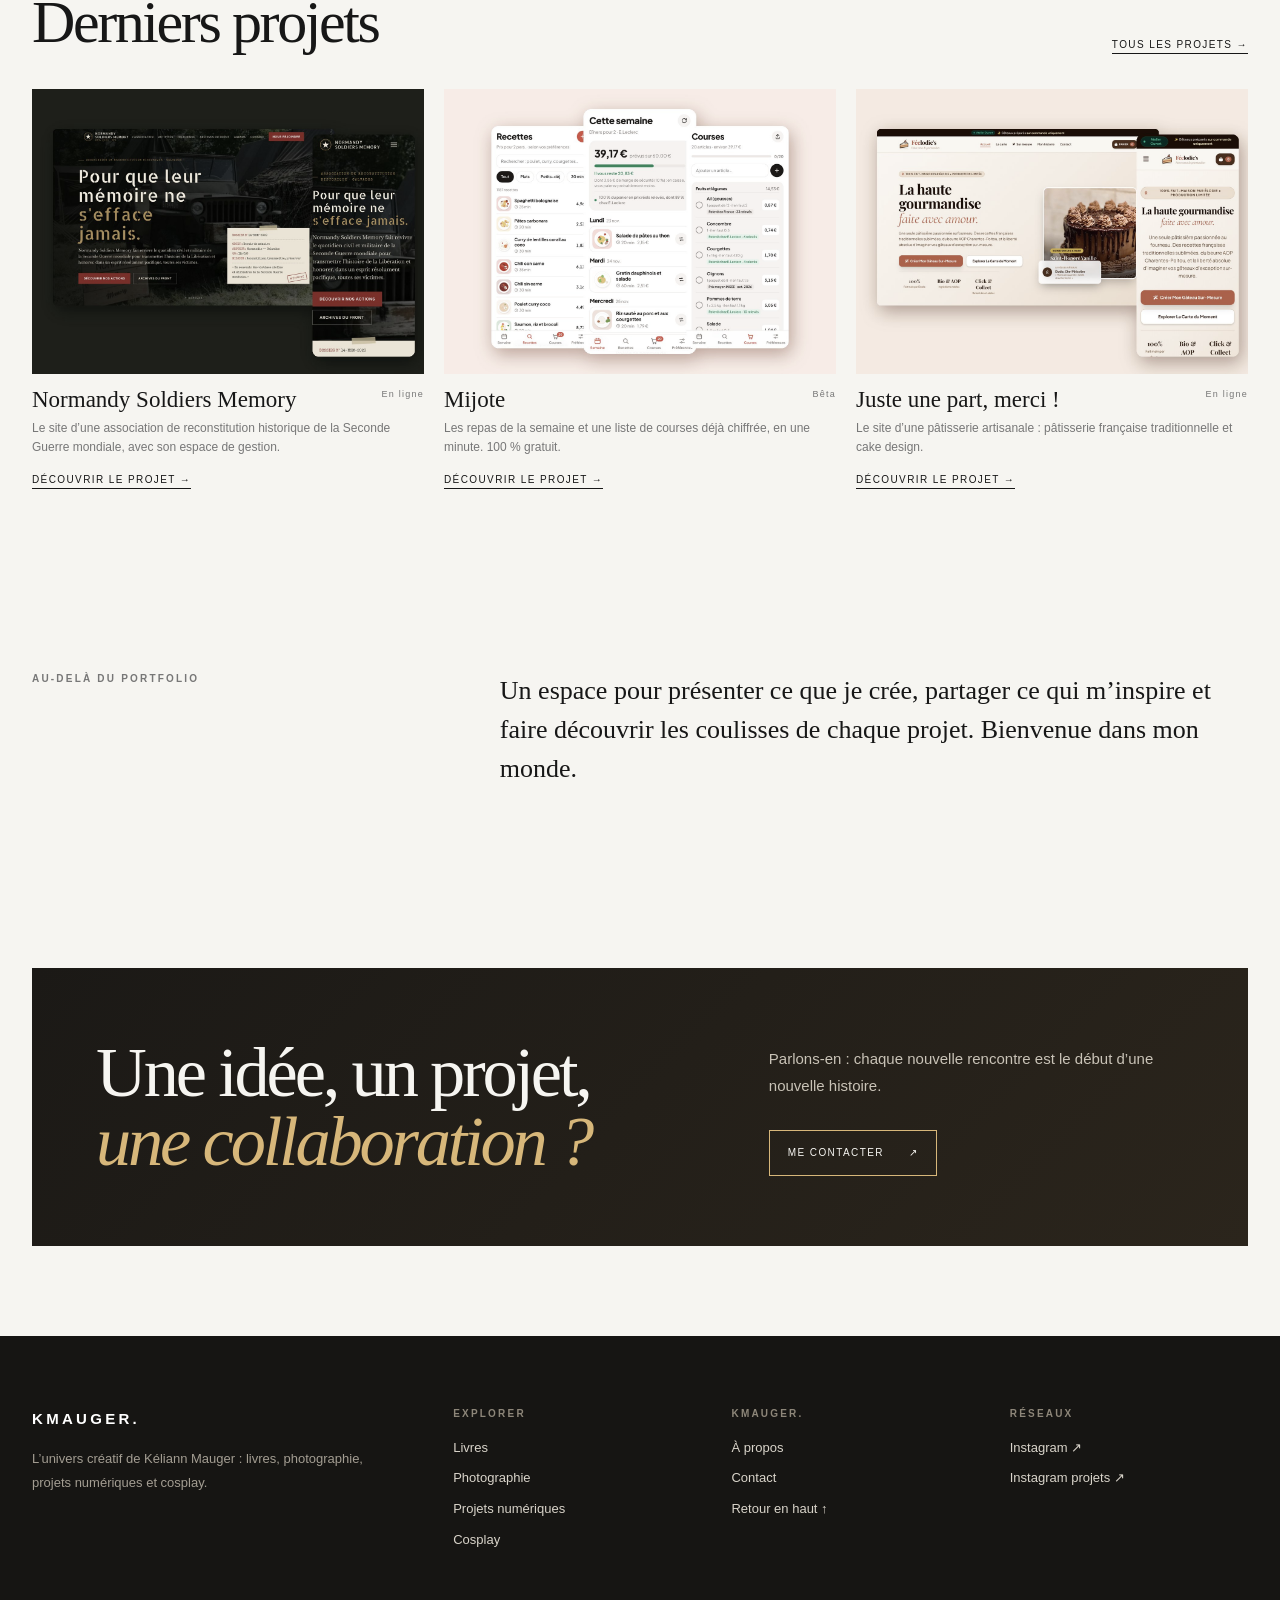
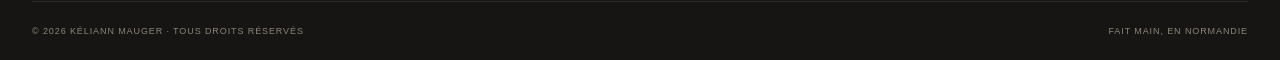
==== commit 113b5217: "Pages enrichies et DA retouchée Bandeau défilant, livre et projet à la une, chiffres, derniers proje" ====
--- a/index.html
+++ b/index.html
@@ -13,7 +13,7 @@
 <meta property="og:image" content="https://kmauger18.github.io/kmauger/assets/img/logo.png">
 <link rel="icon" type="image/png" href="assets/img/favicon.png">
 <link rel="apple-touch-icon" href="assets/img/apple-touch-icon.png">
-<link rel="stylesheet" href="assets/css/style.css?v=202611251929">
+<link rel="stylesheet" href="assets/css/style.css?v=202611252017">
 </head>
 <body>
 <header><div class="wrap head">
@@ -32,14 +32,18 @@
 <p class="lead" data-cms="accueil_intro">Je suis Kéliann Mauger. J’explore différentes formes de création, de l’écriture à l’image, du numérique au costume. Voici mon univers.</p>
 <a class="btn" href="#apropos"><span data-cms="accueil_bouton">Découvrir mon univers</span> <span>↗</span></a></div>
 <div class="hero-image"><img data-img="accueil_hero" src="https://images.unsplash.com/photo-1497366754035-f200968a6e72?auto=format&fit=crop&w=1400&q=85" alt="Espace de création lumineux"><div class="tag" data-cms="accueil_image_tag">KMAUGER. — Creative universe</div></div></section>
-<div class="strip"><div class="wrap"><p data-cms="accueil_citation">« Créer, explorer, raconter. »</p><span data-cms="accueil_citation_sous">Une identité · Plusieurs passions</span></div></div>
+<div class="ticker" aria-hidden="true"><span hidden data-cms="accueil_bandeau">Écriture · Photographie · Sites web · Applications · Jeux · Cosplay · Création</span><div class="ticker-track" id="ticker-track"></div></div><div class="strip"><div class="wrap"><p data-cms="accueil_citation">« Créer, explorer, raconter. »</p><span data-cms="accueil_citation_sous">Une identité · Plusieurs passions</span></div></div>
 <section class="wrap content"><div class="section-head"><div><div class="eyebrow" data-cms="accueil_univers_eyebrow">Explorer</div><h2 class="section-title" data-cms="accueil_univers_titre">Mes univers</h2></div></div><div class="cards">
-<a class="card" href="#livres"><div class="tile"><img data-img="carte_livres" src="assets/img/livres/carte-livres.jpg?v=202611251929" alt="Les romans de Kéliann Mauger"></div><div class="card-meta"><span class="card-title" data-cms="carte_livres">Livres &amp; écriture</span><span class="num">01 / 04</span></div></a>
+<a class="card" href="#livres"><div class="tile"><img data-img="carte_livres" src="assets/img/livres/carte-livres.jpg?v=202611252017" alt="Les romans de Kéliann Mauger"></div><div class="card-meta"><span class="card-title" data-cms="carte_livres">Livres &amp; écriture</span><span class="num">01 / 04</span></div></a>
 <a class="card" href="#photographie"><div class="tile"><img data-img="carte_photo" src="https://images.unsplash.com/photo-1452587925148-ce544e77e70d?auto=format&fit=crop&w=1000&q=80" alt="Photographie"></div><div class="card-meta"><span class="card-title" data-cms="carte_photo">Photographie</span><span class="num">02 / 04</span></div></a>
-<a class="card" href="#projets"><div class="tile"><img data-img="carte_projets" src="https://images.unsplash.com/photo-1460925895917-afdab827c52f?auto=format&fit=crop&w=1000&q=80" alt="Projets numériques"></div><div class="card-meta"><span class="card-title" data-cms="carte_projets">Projets numériques</span><span class="num">03 / 04</span></div></a>
+<a class="card" href="#projets"><div class="tile"><img data-img="carte_projets" src="assets/img/projets/carte-projets.jpg" alt="Projets numériques"></div><div class="card-meta"><span class="card-title" data-cms="carte_projets">Projets numériques</span><span class="num">03 / 04</span></div></a>
 <a class="card" href="#cosplay"><div class="tile"><img data-img="carte_cosplay" src="https://images.unsplash.com/photo-1531058020387-3be344556be6?auto=format&fit=crop&w=1000&q=80" alt="Cosplay et création"></div><div class="card-meta"><span class="card-title" data-cms="carte_cosplay">Cosplay</span><span class="num">04 / 04</span></div></a>
 </div></section>
+<section class="wrap content" id="home-une-wrap"><div class="eyebrow-line"><div class="eyebrow" data-cms="accueil_une_eyebrow">À la une</div></div><div id="home-une"></div></section>
+<section class="band"><div class="wrap content-tight"><div class="eyebrow" data-cms="accueil_chiffres_eyebrow">En quelques chiffres</div><div class="stats" id="home-stats"></div></div></section>
+<section class="wrap content"><div class="section-head"><div><div class="eyebrow" data-cms="accueil_projets_eyebrow">Côté numérique</div><h2 class="section-title" data-cms="accueil_projets_titre">Derniers projets</h2></div><a class="link" href="#projets">Tous les projets →</a></div><div class="grid3 projects" id="home-projets"></div></section>
 <section class="wrap content"><div class="editorial"><div class="eyebrow" data-cms="accueil_edito_eyebrow">Au-delà du portfolio</div><p data-cms="accueil_edito">Un espace pour présenter ce que je crée, partager ce qui m’inspire et faire découvrir les coulisses de chaque projet. Bienvenue dans mon monde.</p></div></section>
+<section class="wrap content"><div class="cta"><h2 class="display" data-cms="accueil_cta_titre">Une idée, un projet,<br><em>une collaboration ?</em></h2><div><p data-cms="accueil_cta_texte">Parlons-en : chaque nouvelle rencontre est le début d’une nouvelle histoire.</p><a class="btn btn-light" href="#contact"><span data-cms="accueil_cta_bouton">Me contacter</span> <span>↗</span></a></div></div></section>
 </div>
 
 <!-- ===================================================== LIVRES -->
@@ -47,9 +51,10 @@
 <div class="eyebrow" data-cms="livres_eyebrow">01 — Mots &amp; imagination</div>
 <h1 class="display" data-cms="livres_titre">Livres <em>&amp;</em><br>écriture.</h1>
 <p class="lead" data-cms="livres_intro">Des histoires, des personnages et des univers imaginés pour prendre vie au fil des pages.</p>
-<div class="feature"><img data-img="livres_banniere" src="assets/img/livres/banniere-livres.jpg?v=202611251929" alt="Les romans de Kéliann Mauger"></div></section>
+<div class="feature"><img data-img="livres_banniere" src="assets/img/livres/banniere-livres.jpg?v=202611252017" alt="Les romans de Kéliann Mauger"></div></section>
+<section class="wrap content"><div class="editorial"><div class="eyebrow" data-cms="livres_edito_eyebrow">L’écriture</div><p data-cms="livres_edito">Thriller, urban fantasy, romance young adult, comédie romantique : chaque roman explore un genre différent, avec la même envie de créer des personnages qu’on n’oublie pas et des histoires qu’on a envie de raconter.</p></div><div class="stats small" id="livres-stats"></div></section>
 <section class="wrap content"><div class="eyebrow" data-cms="livres_section_eyebrow">Bibliothèque personnelle</div><h2 class="section-title" data-cms="livres_section_titre">Mes ouvrages</h2>
-<div class="books" id="liste-livres"></div></section></div>
+<div class="books" id="liste-livres"></div></section><section class="wrap content"><div class="info-band"><div class="eyebrow" data-cms="livres_ou_eyebrow">Où trouver mes livres</div><p data-cms="livres_ou_texte">Mes romans paraissent au format poche (11 × 17 cm). Chaque fiche indique où se les procurer, et les prochains arrivent au fil des mois.</p></div></section></div>
 
 <!-- ===================================================== FICHE LIVRE -->
 <div class="page" id="livre"><div id="fiche-livre"></div></div>
@@ -60,26 +65,31 @@
 <h1 class="display" data-cms="photo_titre">Photographie<em>.</em></h1>
 <p class="lead" data-cms="photo_intro">Capturer une ambiance, raconter un instant et porter un regard singulier sur ce qui nous entoure.</p>
 <div class="feature"><img data-img="photo_banniere" src="https://images.unsplash.com/photo-1470770841072-f978cf4d019e?auto=format&fit=crop&w=1800&q=85" alt="Paysage photographié"></div></section>
+<section class="wrap content"><div class="editorial"><div class="eyebrow" data-cms="photo_edito_eyebrow">Mon regard</div><div><p data-cms="photo_edito">Paysages, lumières, détails du quotidien : je photographie ce qui m’arrête, en cherchant la bonne lumière et le bon angle. Une galerie qui s’enrichit au fil de mes sorties.</p><div class="themes-wrap"><div class="eyebrow" data-cms="photo_themes_eyebrow">Thèmes</div><div class="chips" id="photo-themes"></div></div></div></div></section>
 <section class="wrap content"><div class="eyebrow" data-cms="photo_section_eyebrow">Sélection visuelle</div><h2 class="section-title" data-cms="photo_section_titre">Galerie photographique</h2>
 <div class="filters" id="filtres-photos" hidden></div>
 <div class="grid3 gallery" id="galerie-photos" style="margin-top:35px">
 <figure class="shot" data-c="paysages"><div class="tile"><img src="https://images.unsplash.com/photo-1470770841072-f978cf4d019e?auto=format&fit=crop&w=900&q=80" alt="Paysage"></div><figcaption class="card-meta"><span class="card-title">Paysages</span></figcaption></figure>
 <figure class="shot" data-c="lumieres"><div class="tile"><img src="https://images.unsplash.com/photo-1490730141103-6cac27aaab94?auto=format&fit=crop&w=900&q=80" alt="Lumières"></div><figcaption class="card-meta"><span class="card-title">Lumières</span></figcaption></figure>
 <figure class="shot" data-c="atmospheres"><div class="tile"><img src="https://images.unsplash.com/photo-1519608487953-e999c86e7455?auto=format&fit=crop&w=900&q=80" alt="Atmosphères"></div><figcaption class="card-meta"><span class="card-title">Atmosphères</span></figcaption></figure>
-</div></section></div>
+</div></section><section class="wrap insta-band"><p data-cms="photo_insta_texte">Retrouve mes dernières photos sur Instagram.</p><a class="btn" data-lien="instagram_perso" href="https://www.instagram.com/kmauger18/" target="_blank" rel="noopener">Suivre sur Instagram <span>↗</span></a></section></div>
 
 <!-- ===================================================== PROJETS -->
 <div class="page" id="projets"><section class="wrap page-hero">
 <div class="eyebrow" data-cms="projets_eyebrow">03 — Idées &amp; expérimentations</div>
 <h1 class="display" data-cms="projets_titre">Projets<br><em>numériques.</em></h1>
 <p class="lead" data-cms="projets_intro">Sites web, applications et jeux : des idées transformées en expériences concrètes.</p>
-<div class="feature"><img data-img="projets_banniere" src="https://images.unsplash.com/photo-1460925895917-afdab827c52f?auto=format&fit=crop&w=1800&q=85" alt="Interface numérique"></div></section>
+<div class="feature"><img data-img="projets_banniere" src="assets/img/projets/banniere-projets.jpg" alt="Projets numériques de Kéliann Mauger"></div></section>
+<section class="band"><div class="wrap content-tight"><div class="stats" id="projets-stats"></div></div></section>
 <section class="wrap content"><div class="eyebrow" data-cms="projets_section_eyebrow">Portfolio</div><h2 class="section-title" data-cms="projets_section_titre">Projets sélectionnés</h2>
-<div class="grid3" id="liste-projets" style="margin-top:35px">
-<article class="project"><div class="tile"><img src="https://images.unsplash.com/photo-1559028012-481c04fa702d?auto=format&fit=crop&w=900&q=80" alt="Sites web"></div><div class="card-meta"><span class="card-title">Sites web</span></div><p class="desc">Design, développement et expériences web.</p></article>
-<article class="project"><div class="tile"><img src="https://images.unsplash.com/photo-1551650975-87deedd944c3?auto=format&fit=crop&w=900&q=80" alt="Applications"></div><div class="card-meta"><span class="card-title">Applications</span></div><p class="desc">Outils numériques et interfaces utiles.</p></article>
-<article class="project"><div class="tile"><img src="https://images.unsplash.com/photo-1542751371-adc38448a05e?auto=format&fit=crop&w=900&q=80" alt="Jeux vidéo"></div><div class="card-meta"><span class="card-title">Jeux</span></div><p class="desc">Concepts, univers et prototypes interactifs.</p></article>
-</div></section></div>
+<div class="grid3 projects" id="liste-projets" style="margin-top:35px"></div></section>
+<section class="wrap content" id="projets-une-wrap"><div class="eyebrow-line"><div class="eyebrow" data-cms="projets_une_eyebrow">Projet à la une</div></div><div id="projets-une"></div></section>
+<section class="wrap content"><div class="section-head"><div><div class="eyebrow" data-cms="projets_methode_eyebrow">Méthode</div><h2 class="section-title" data-cms="projets_methode_titre">De l’idée<br><em>à la mise en ligne.</em></h2></div></div><div class="steps"><div class="step"><span class="step-num">01</span><h3 data-cms="projets_etape1_titre">Comprendre</h3><p data-cms="projets_etape1_texte">Écouter le besoin, observer l’usage et définir ce qui compte vraiment.</p></div><div class="step"><span class="step-num">02</span><h3 data-cms="projets_etape2_titre">Dessiner</h3><p data-cms="projets_etape2_texte">Maquettes, identité visuelle, parcours : l’interface prend forme avant la première ligne de code.</p></div><div class="step"><span class="step-num">03</span><h3 data-cms="projets_etape3_titre">Développer</h3><p data-cms="projets_etape3_texte">Un code propre et léger, testé sur téléphone comme sur ordinateur.</p></div><div class="step"><span class="step-num">04</span><h3 data-cms="projets_etape4_titre">Faire vivre</h3><p data-cms="projets_etape4_texte">Mise en ligne, espace de gestion, mises à jour : le projet continue d’évoluer.</p></div></div></section>
+<section class="wrap content"><div class="editorial"><div class="eyebrow" data-cms="projets_techs_eyebrow">Outils &amp; technologies</div><div class="chips big" id="projets-techs"></div></div></section></div>
+
+<!-- ===================================================== CATÉGORIE ET FICHE PROJET -->
+<div class="page" id="categorie"><div id="page-categorie"></div></div>
+<div class="page" id="projet"><div id="page-projet"></div></div>
 
 <!-- ===================================================== COSPLAY -->
 <div class="page" id="cosplay"><section class="wrap page-hero">
@@ -88,9 +98,10 @@
 <p class="lead" data-cms="cosplay_intro">Donner corps à des personnages, fabriquer des détails et faire passer l’imaginaire dans le réel.</p>
 <div class="feature"><img data-img="cosplay_banniere" src="https://images.unsplash.com/photo-1531058020387-3be344556be6?auto=format&fit=crop&w=1800&q=85" alt="Événement créatif"></div></section>
 <section class="wrap content"><div class="editorial"><div class="eyebrow" data-cms="cosplay_edito_eyebrow">De l’idée au costume</div><p data-cms="cosplay_edito">Chaque personnage commence par l’observation, puis se construit pièce par pièce : costume, accessoires, détails de fabrication et photos finales.</p></div>
+<div class="section-head" style="margin-top:80px"><div><div class="eyebrow" data-cms="cosplay_process_eyebrow">Le processus</div><h2 class="section-title" data-cms="cosplay_process_titre">Du personnage<br><em>au shooting.</em></h2></div></div><div class="steps"><div class="step"><span class="step-num">01</span><h3 data-cms="cosplay_etape1_titre">Choisir</h3><p data-cms="cosplay_etape1_texte">Un personnage qui me parle, puis des dizaines de références sous tous les angles.</p></div><div class="step"><span class="step-num">02</span><h3 data-cms="cosplay_etape2_titre">Concevoir</h3><p data-cms="cosplay_etape2_texte">Patrons, matériaux, budget : chaque pièce est pensée avant d’être fabriquée.</p></div><div class="step"><span class="step-num">03</span><h3 data-cms="cosplay_etape3_titre">Fabriquer</h3><p data-cms="cosplay_etape3_texte">Couture, armures, accessoires, peinture : les détails font toute la différence.</p></div><div class="step"><span class="step-num">04</span><h3 data-cms="cosplay_etape4_titre">Incarner</h3><p data-cms="cosplay_etape4_texte">Conventions, événements et séances photo pour donner vie au personnage.</p></div></div>
 <h2 class="section-title" style="margin-top:70px" data-cms="cosplay_section_titre">Mes cosplays</h2>
 <div class="grid3" id="liste-cosplay" style="margin-top:35px"><p class="soon">Les premières réalisations arrivent bientôt.</p></div>
-</section></div>
+</section><section class="wrap insta-band"><p data-cms="cosplay_insta_texte">Les coulisses de fabrication sont à suivre sur Instagram.</p><a class="btn" data-lien="instagram_perso" href="https://www.instagram.com/kmauger18/" target="_blank" rel="noopener">Suivre sur Instagram <span>↗</span></a></section></div>
 
 <!-- ===================================================== À PROPOS -->
 <div class="page" id="apropos"><section class="wrap page-hero">
@@ -102,21 +113,30 @@
 <h2 class="section-title" data-cms="apropos_bloc_titre">Plusieurs passions.<br>Une même envie de créer.</h2>
 <p data-cms="apropos_p1">Je suis Kéliann Mauger. J’ai créé cet espace pour réunir les différents univers qui me passionnent : l’écriture, la photographie, la création numérique et le cosplay.</p>
 <p data-cms="apropos_p2">KMAUGER. est à la fois un portfolio et un lieu de partage. J’y présente mes réalisations, mes expérimentations et les projets qui évoluent au fil du temps.</p>
-</div></div></section></div>
+</div></div></section>
+<section class="band"><div class="wrap content-tight"><div class="eyebrow" data-cms="apropos_chiffres_eyebrow">En quelques chiffres</div><div class="stats" id="apropos-stats"></div></div></section>
+<section class="wrap content"><div class="section-head"><div><div class="eyebrow" data-cms="apropos_valeurs_eyebrow">Ce qui m’anime</div></div></div><div class="steps three"><div class="step"><span class="step-num">01</span><h3 data-cms="apropos_v1_titre">Curiosité</h3><p data-cms="apropos_v1_texte">Apprendre en faisant : chaque nouveau projet est l’occasion d’explorer un outil, une technique ou un genre.</p></div><div class="step"><span class="step-num">02</span><h3 data-cms="apropos_v2_titre">Exigence</h3><p data-cms="apropos_v2_texte">Soigner les détails, du choix d’un mot à l’alignement d’un pixel.</p></div><div class="step"><span class="step-num">03</span><h3 data-cms="apropos_v3_titre">Partage</h3><p data-cms="apropos_v3_texte">Montrer les coulisses autant que le résultat, pour inspirer et échanger.</p></div></div></section>
+<section class="wrap content"><div class="eyebrow" data-cms="apropos_univers_eyebrow">Mes univers</div><div class="univers-list" id="apropos-univers"></div></section></div>
 
 <!-- ===================================================== CONTACT -->
 <div class="page" id="contact"><section class="wrap page-hero">
 <div class="eyebrow" data-cms="contact_eyebrow">Entrer en contact</div>
 <h1 class="display" data-cms="contact_titre">Une idée ?<br><em>Parlons-en.</em></h1>
 <p class="lead" data-cms="contact_intro">Une question, une proposition, une collaboration ou simplement l’envie d’échanger autour d’un projet ? Retrouve-moi sur mes réseaux.</p></section>
+<section class="wrap content"><div class="section-head"><div><div class="eyebrow" data-cms="contact_raisons_eyebrow">Pourquoi m’écrire</div></div></div><div class="steps"><div class="step"><span class="step-num">01</span><h3 data-cms="contact_r1_titre">Un livre</h3><p data-cms="contact_r1_texte">Une question sur un roman, une dédicace, un salon ou une chronique.</p></div><div class="step"><span class="step-num">02</span><h3 data-cms="contact_r2_titre">Un projet numérique</h3><p data-cms="contact_r2_texte">Un site, une application, un outil : parlons de ton idée.</p></div><div class="step"><span class="step-num">03</span><h3 data-cms="contact_r3_titre">Photo &amp; cosplay</h3><p data-cms="contact_r3_texte">Une séance photo, un événement ou une collaboration créative.</p></div><div class="step"><span class="step-num">04</span><h3 data-cms="contact_r4_titre">Simplement échanger</h3><p data-cms="contact_r4_texte">Un avis, une suggestion, ou juste l’envie de dire bonjour.</p></div></div></section>
 <section class="wrap content"><div class="contact"><div><div class="eyebrow" style="color:#aaa" data-cms="contact_bloc_eyebrow">Restons connectés</div><h2 class="display" data-cms="contact_bloc_titre">Let’s create<br>something.</h2></div>
 <div class="contact-links"><a class="btn" data-lien="instagram_perso" href="https://www.instagram.com/kmauger18/" target="_blank" rel="noopener">Instagram personnel ↗</a><a class="btn" data-lien="instagram_projets" href="https://www.instagram.com/kmauger.studio/" target="_blank" rel="noopener">Instagram projets ↗</a><a class="btn" data-lien="email" href="#" hidden>E-mail ↗</a></div></div></section></div>
 </main>
 
-<footer><div class="wrap foot"><b>KMAUGER.</b><div class="social"><a data-lien="instagram_perso" href="https://www.instagram.com/kmauger18/" target="_blank" rel="noopener">Instagram</a><a data-lien="instagram_projets" href="https://www.instagram.com/kmauger.studio/" target="_blank" rel="noopener">Studio</a></div><small>© <span id="year"></span> Kéliann Mauger · Tous droits réservés</small></div></footer>
+<footer><div class="wrap foot-grid">
+<div class="foot-brand"><b>KMAUGER.</b><p data-cms="pied_texte">L’univers créatif de Kéliann Mauger : livres, photographie, projets numériques et cosplay.</p></div>
+<div class="foot-col" aria-label="Pages"><span class="eyebrow">Explorer</span><a href="#livres">Livres</a><a href="#photographie">Photographie</a><a href="#projets">Projets numériques</a><a href="#cosplay">Cosplay</a></div>
+<div class="foot-col" aria-label="Infos"><span class="eyebrow">KMAUGER.</span><a href="#apropos">À propos</a><a href="#contact">Contact</a><a href="#accueil" class="to-top">Retour en haut ↑</a></div>
+<div class="foot-col"><span class="eyebrow">Réseaux</span><a data-lien="instagram_perso" href="https://www.instagram.com/kmauger18/" target="_blank" rel="noopener">Instagram ↗</a><a data-lien="instagram_projets" href="https://www.instagram.com/kmauger.studio/" target="_blank" rel="noopener">Instagram projets ↗</a></div>
+</div><div class="wrap foot"><small>© <span id="year"></span> Kéliann Mauger · Tous droits réservés</small><small>Fait main, en Normandie</small></div></footer>
 
 <div class="lightbox" id="lightbox" hidden><button type="button" class="lb-close" aria-label="Fermer">✕</button><button type="button" class="lb-prev" aria-label="Photo précédente">‹</button><figure><img alt=""><figcaption></figcaption></figure><button type="button" class="lb-next" aria-label="Photo suivante">›</button></div>
 
-<script src="assets/js/main.js?v=202611251929" defer></script>
-<script type="module" src="assets/js/cms.js?v=202611251929"></script>
+<script src="assets/js/main.js?v=202611252017" defer></script>
+<script type="module" src="assets/js/cms.js?v=202611252017"></script>
 </body></html>
--- a/assets/css/style.css
+++ b/assets/css/style.css
@@ -78,4 +78,98 @@
 .mini-books span{font:400 18px var(--serif)}
 @media(max-width:850px){.book-detail{grid-template-columns:1fr;gap:34px}.book-detail-cover{position:static;max-width:300px}.mini-books{grid-template-columns:repeat(2,1fr)}}
 @media(max-width:560px){.book-infos{grid-template-columns:1fr}.book-desc p{font-size:17px}.book-page{padding-top:34px}}
-img[data-img="carte_livres"],img[data-img="livres_banniere"]{filter:none!important}
+img[data-img="carte_livres"],img[data-img="livres_banniere"],img[data-img="carte_projets"],img[data-img="projets_banniere"]{filter:none!important}
+/* ---------- Projets : catégories, liste et fiche ---------- */
+.project-card{display:block;color:inherit}.project-card .tile img{transition:transform .6s}.project-card:hover .tile img{transform:scale(1.04)}
+.project-card .desc{margin:6px 0 8px}.project-card:hover .link{color:var(--muted)}
+.projects .tile{height:285px}
+.soon-block{border:1px solid var(--line);padding:50px 34px;text-align:center;margin-top:10px}.soon-title{font:italic 30px var(--serif);margin:0 0 8px}.soon-block .soon a{border-bottom:1px solid}
+.other-cats{display:flex;flex-wrap:wrap;gap:12px 26px;align-items:center;margin-top:60px;padding-top:26px;border-top:1px solid var(--line)}
+.other-cats a{font:400 22px var(--serif)}.other-cats a:hover{color:var(--muted)}
+.project-page{padding:50px 0 30px}
+.project-head .book-title{max-width:900px}
+.project-hook{font:italic 22px/1.5 var(--serif);color:#444;max-width:760px;margin:22px 0 26px}
+.project-head .btn{margin-top:0}
+.project-hero{margin-top:44px;background:#e7e4dc;overflow:hidden}.project-hero img{display:block;width:100%;height:auto}
+.project-body{display:grid;grid-template-columns:1.25fr .75fr;gap:70px;margin-top:50px;align-items:start}
+.project-body .book-desc{margin:0}
+.points{list-style:none;padding:0;margin:14px 0 30px;display:grid;gap:10px}
+.points li{position:relative;padding-left:22px;font-size:14px;color:#444;line-height:1.55}.points li::before{content:"";position:absolute;left:0;top:.65em;width:10px;height:1px;background:var(--ink)}
+.book-infos.single{grid-template-columns:1fr;margin-top:0}
+.captures{display:grid;grid-template-columns:repeat(auto-fill,minmax(230px,1fr));gap:16px;margin-top:20px;align-items:start}
+.capture{padding:0;border:0;background:#e7e4dc;cursor:zoom-in;overflow:hidden;display:block}.capture img{display:block;width:100%;height:auto;transition:transform .5s}.capture:hover img{transform:scale(1.03)}
+@media(max-width:850px){.project-body{grid-template-columns:1fr;gap:34px}.project-hook{font-size:19px}}
+@media(max-width:560px){.captures{grid-template-columns:repeat(2,1fr);gap:10px}.projects .tile{height:250px}}
+/* =========================================================== DA enrichie */
+:root{--gold:#9C7A3C;--band:#eeebe4}
+.display em,.section-title em,.book-title em{color:var(--gold)}
+.page-hero .eyebrow,.section-head .eyebrow,.eyebrow-line .eyebrow,.band .eyebrow{display:flex;align-items:center;gap:12px}
+.page-hero .eyebrow::before,.section-head .eyebrow::before,.eyebrow-line .eyebrow::before,.band .eyebrow::before{content:"";width:28px;height:1px;background:var(--gold)}
+.content-tight{padding:58px 0}
+.band{background:var(--band);border-top:1px solid var(--line);border-bottom:1px solid var(--line)}
+.link{color:var(--ink)}
+/* bandeau défilant */
+.ticker{overflow:hidden;border-top:1px solid var(--line);background:var(--paper);padding:18px 0;white-space:nowrap}
+.ticker-track{display:inline-flex;animation:defile 38s linear infinite}
+.ticker-text{font:italic 400 30px var(--serif);color:#2a2a2a;padding-right:40px;letter-spacing:-.01em}
+.ticker-text b{color:var(--gold);font-weight:400;padding:0 22px}
+@keyframes defile{to{transform:translateX(-50%)}}
+@media(prefers-reduced-motion:reduce){.ticker-track{animation:none}}
+/* chiffres */
+.stats{display:grid;grid-template-columns:repeat(4,1fr);margin-top:26px;border-top:1px solid var(--line)}
+.stat{padding:26px 22px 4px 0;border-right:1px solid var(--line);margin-right:22px}.stat:last-child{border-right:0}
+.stat b{display:block;font:400 clamp(46px,6vw,76px)/1 var(--serif);letter-spacing:-.04em}
+.stat span{display:block;margin-top:10px;font-size:10px;letter-spacing:.16em;text-transform:uppercase;color:var(--muted)}
+.stats.small{margin-top:50px}.stats.small .stat b{font-size:clamp(38px,4.5vw,56px)}
+/* livre et projet à la une */
+.eyebrow-line{margin-bottom:28px}
+.feature-book{display:grid;grid-template-columns:minmax(220px,330px) 1fr;gap:70px;align-items:center}
+.feature-book .cover{display:block;aspect-ratio:11/17}.feature-book .cover span{display:grid;place-items:center;height:100%;font:italic 24px var(--serif);color:#f6f5f1;background:#1d1d1d;padding:20px;text-align:center}
+.feature-text{color:#555;font-size:15px;line-height:1.85;max-width:620px;margin:0 0 26px}
+.feature-project{display:grid;grid-template-columns:1.2fr .8fr;gap:56px;align-items:center;color:inherit}
+.feature-project .tile{height:420px}.feature-project .tile img{transition:transform .6s}.feature-project:hover .tile img{transform:scale(1.03)}
+.feature-project .btn{margin-top:0}
+/* étapes et valeurs */
+.steps{display:grid;grid-template-columns:repeat(4,1fr);gap:0;border-top:1px solid var(--ink)}
+.steps.three{grid-template-columns:repeat(3,1fr)}
+.step{padding:28px 28px 10px 0;margin-right:28px;border-right:1px solid var(--line)}.step:last-child{border-right:0;margin-right:0}
+.step-num{font-size:10px;letter-spacing:.18em;color:var(--gold);font-weight:600}
+.step h3{font:400 30px/1.1 var(--serif);margin:14px 0 12px;letter-spacing:-.02em}
+.step p{font-size:14px;color:#555;line-height:1.75;margin:0}
+/* pastilles */
+.chips{display:flex;flex-wrap:wrap;gap:10px;margin-top:4px}
+.chips span,.chips button{display:inline-flex;align-items:center;gap:10px;border:1px solid var(--line);background:transparent;padding:10px 15px;font:inherit;font-size:12px;letter-spacing:.06em;color:#333;cursor:default}
+.chips button{cursor:pointer}.chips button:hover{border-color:var(--ink)}
+.chips small{font-size:10px;color:var(--gold);font-weight:600}
+.chips.big span{font:400 22px var(--serif);letter-spacing:-.01em;padding:12px 20px}
+.themes-wrap{margin-top:30px}.themes-wrap .eyebrow{margin-bottom:12px}
+/* bandeaux */
+.info-band{display:grid;grid-template-columns:.7fr 1.3fr;gap:65px;padding:42px 0;border-top:1px solid var(--line);border-bottom:1px solid var(--line)}
+.info-band p{font:400 22px/1.55 var(--serif);margin:0;color:#333}
+.insta-band{display:flex;justify-content:space-between;align-items:center;gap:30px;padding:46px 0 90px;border-top:1px solid var(--line)}
+.insta-band p{font:italic 28px/1.3 var(--serif);margin:0}.insta-band .btn{margin-top:0;white-space:nowrap}
+.cta{display:grid;grid-template-columns:1.2fr .8fr;gap:50px;align-items:end;padding:70px 64px;background:linear-gradient(135deg,#1b1916,#2b251c);color:#f6f5f1}
+.cta .display{font-size:clamp(42px,5.5vw,76px);margin:0}.cta .display em{color:#d7b77a}
+.cta p{color:#c9c3b7;font-size:15px;line-height:1.8;margin:0 0 6px}
+.btn-light{border-color:#d7b77a;color:#f6f5f1}.btn-light:hover{background:#d7b77a;color:#111}
+/* univers (à propos) */
+.univers-list{margin-top:20px;border-top:1px solid var(--ink)}
+.univers-list a{display:grid;grid-template-columns:60px 1fr auto 40px;align-items:baseline;gap:20px;padding:24px 0;border-bottom:1px solid var(--line);transition:padding .3s}
+.univers-list a:hover{padding-left:12px}.univers-list b{font:400 clamp(28px,3.6vw,46px) var(--serif);letter-spacing:-.03em}
+.univers-list small{font-size:10px;letter-spacing:.16em;text-transform:uppercase;color:var(--muted)}.univers-list i{font-style:normal;font-size:22px;text-align:right}
+/* pied de page */
+footer{background:#161513;color:#d9d4ca;border-top:0;padding:0}
+.foot-grid{display:grid;grid-template-columns:1.6fr 1fr 1fr 1fr;gap:40px;padding:70px 0 50px;border-bottom:1px solid #2e2c28}
+.foot-brand b{font-size:15px;letter-spacing:.22em;color:#fff}.foot-brand p{color:#a39d92;font-size:13px;line-height:1.8;max-width:340px;margin:16px 0 0}
+.foot-col{display:flex;flex-direction:column;gap:10px}.foot-col .eyebrow{color:#8d8679;margin-bottom:6px}
+.foot-col a{font-size:13px;color:#d9d4ca}.foot-col a:hover{color:#d7b77a}
+footer .foot{padding:22px 0}footer .foot small{color:#8d8679}
+@media(max-width:850px){
+  .stats,.steps{grid-template-columns:repeat(2,1fr)}.steps.three{grid-template-columns:1fr}
+  .stat:nth-child(2n){border-right:0}.step{border-right:0;border-bottom:1px solid var(--line);margin-right:0;padding-bottom:24px}
+  .feature-book,.feature-project,.info-band,.cta{grid-template-columns:1fr;gap:30px}.feature-book .cover{max-width:260px}
+  .feature-project .tile{height:300px}.cta{padding:44px 28px}
+  .foot-grid{grid-template-columns:1fr 1fr}.foot-brand{grid-column:1/-1}
+  .insta-band{flex-direction:column;align-items:flex-start}
+}
+@media(max-width:560px){.ticker-text{font-size:22px}.stat b{font-size:42px}.univers-list a{grid-template-columns:40px 1fr 30px}.univers-list small{display:none}.step h3{font-size:25px}}
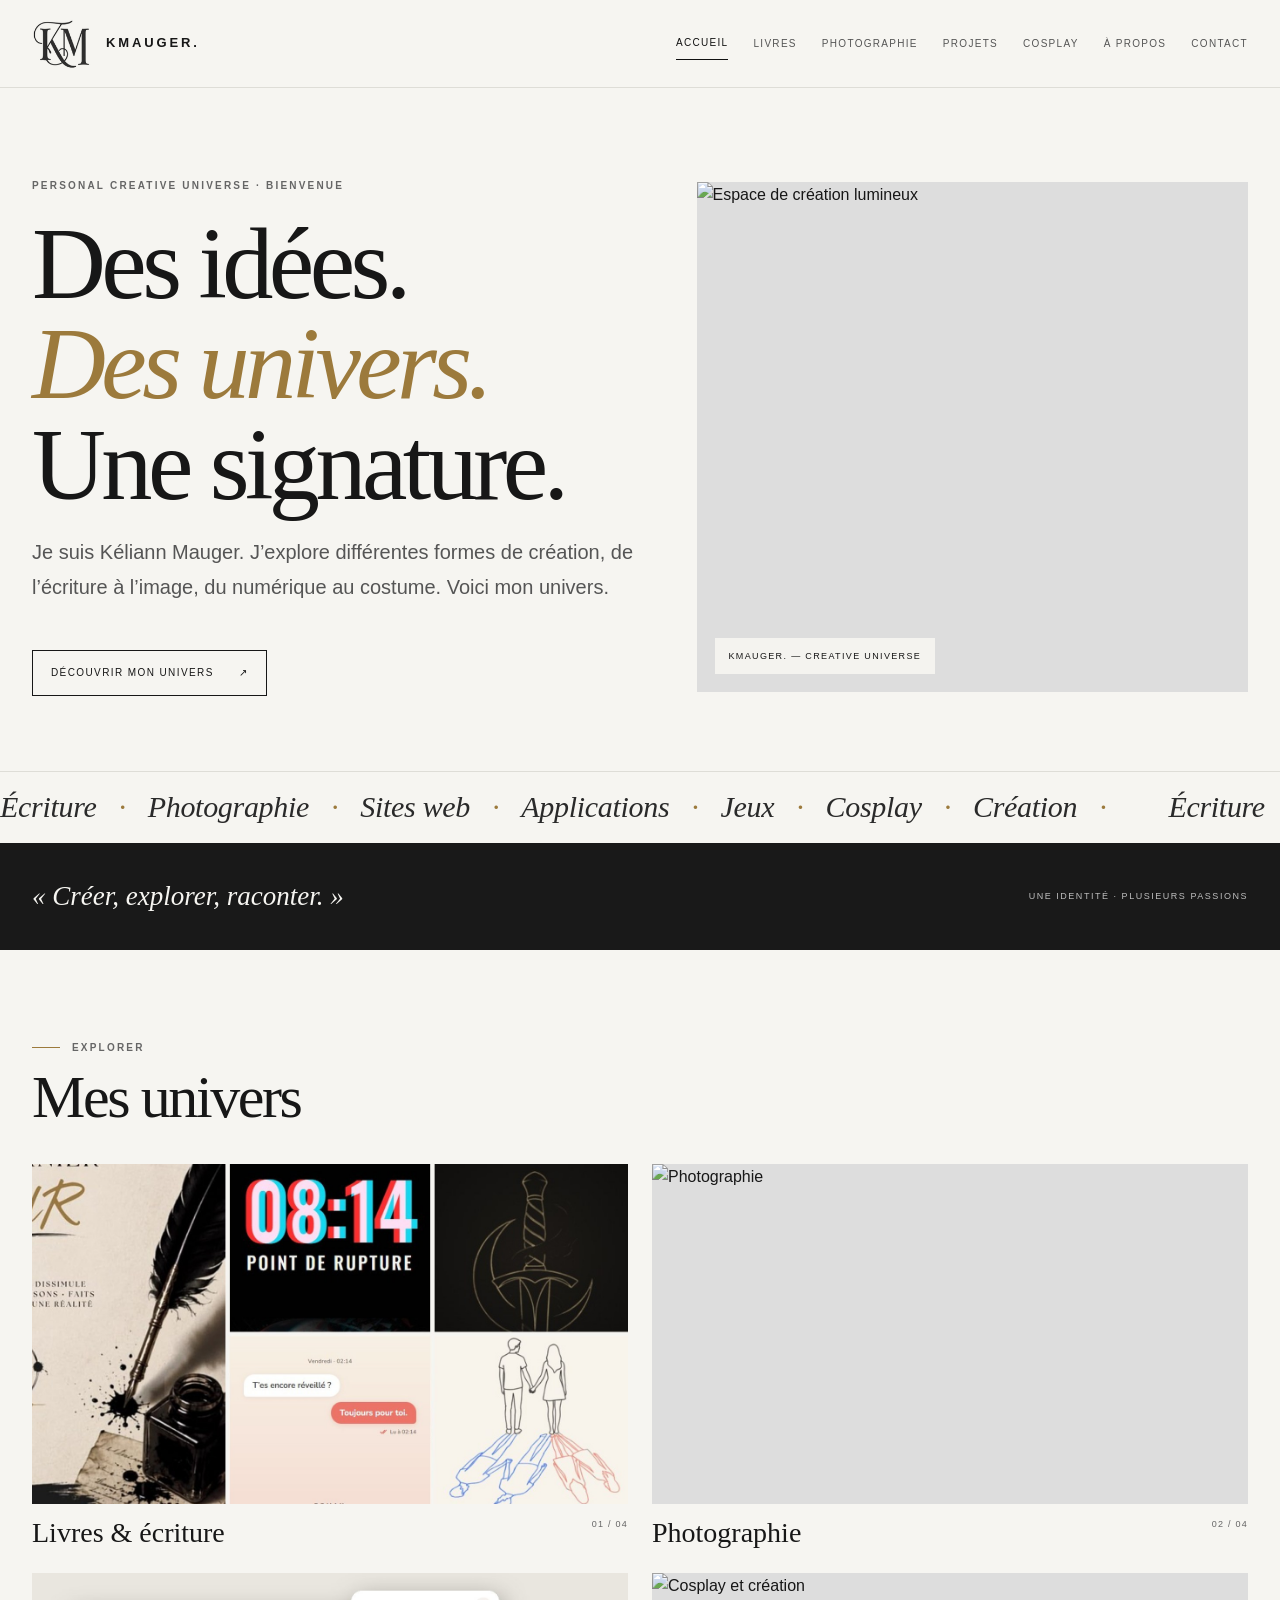
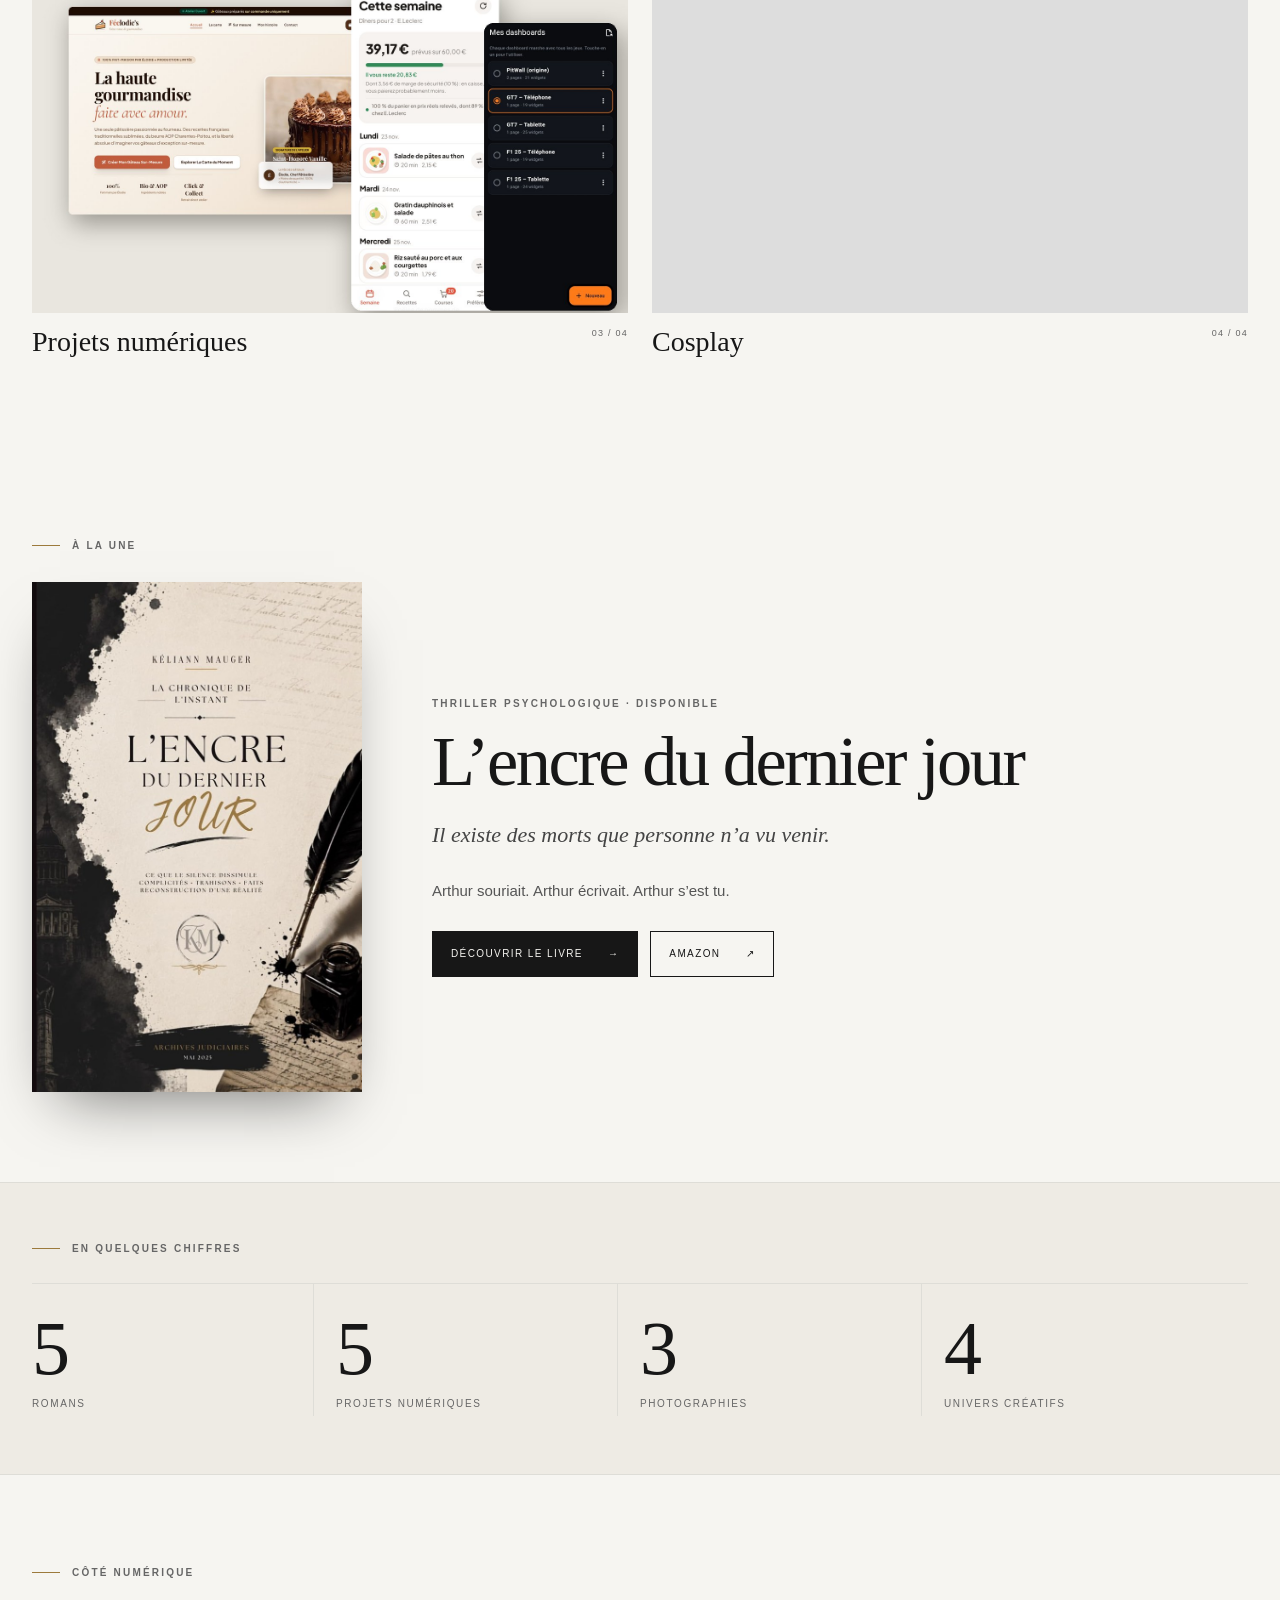
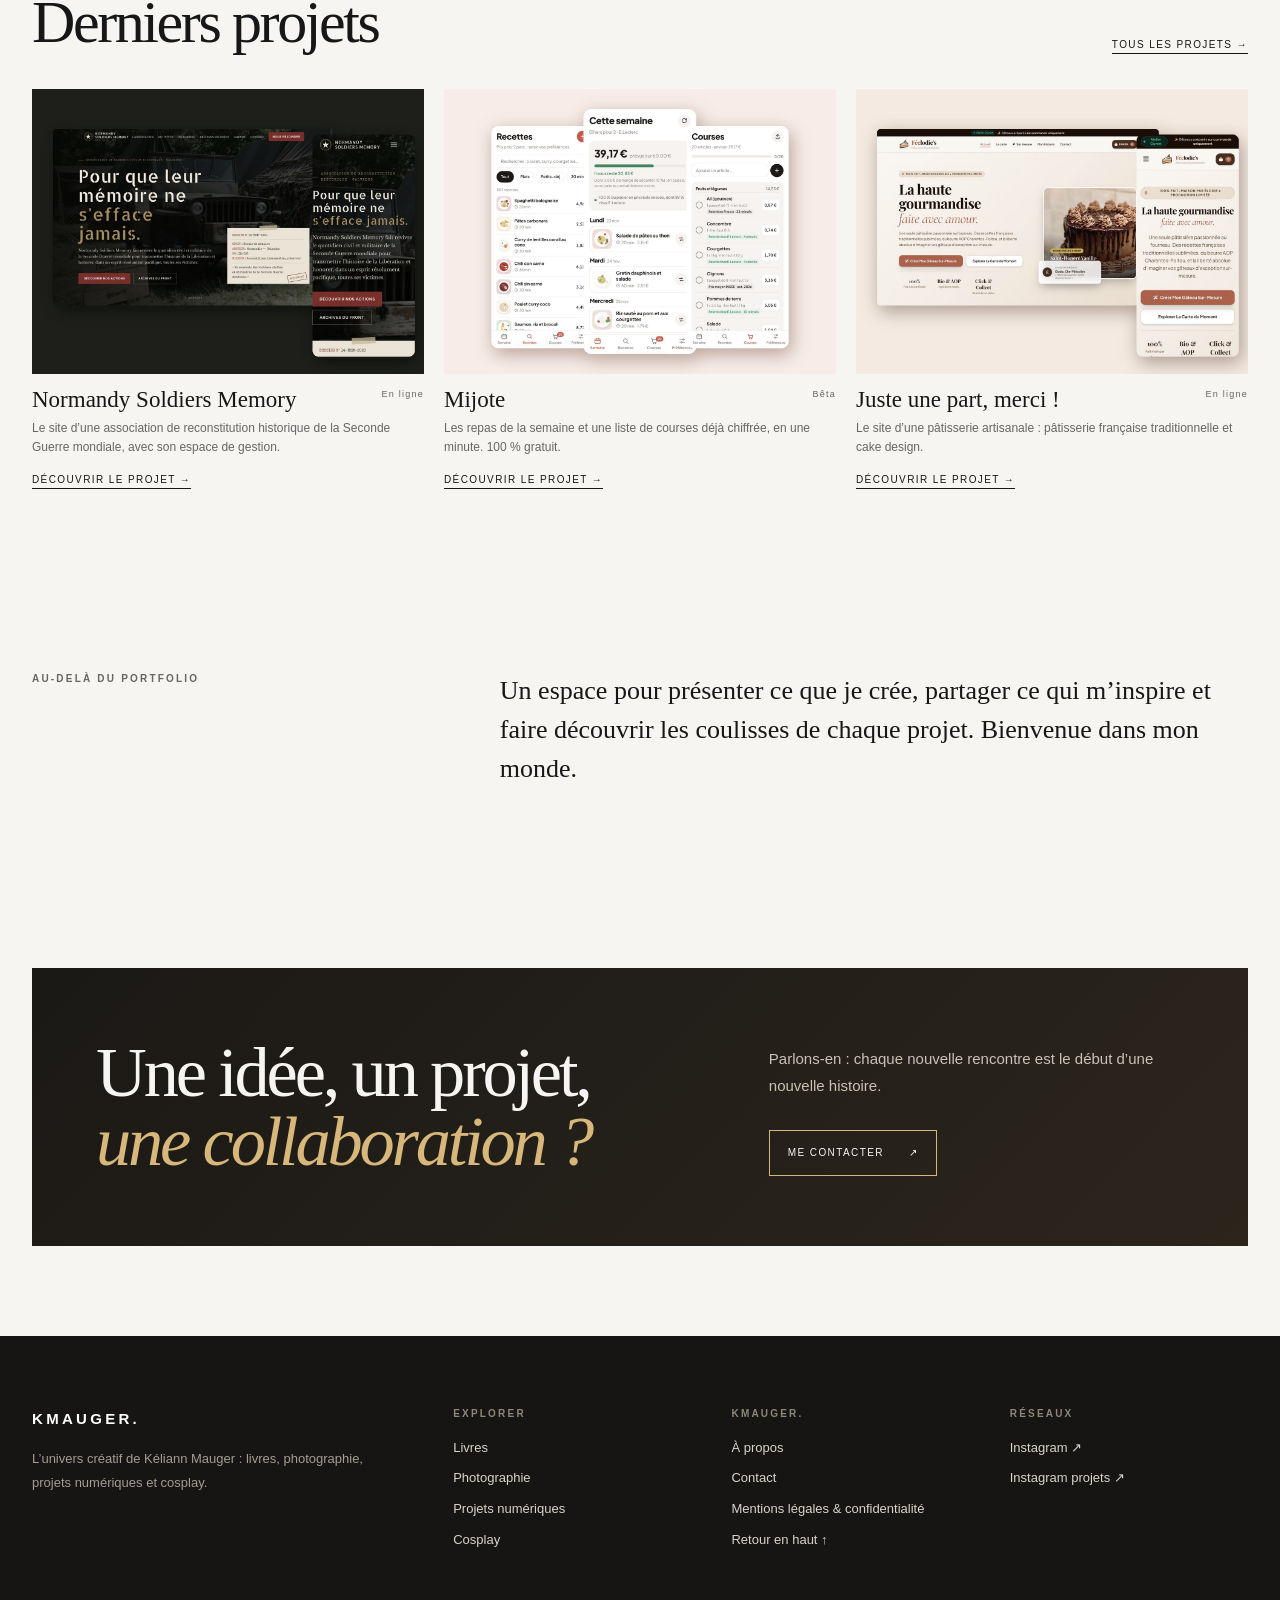
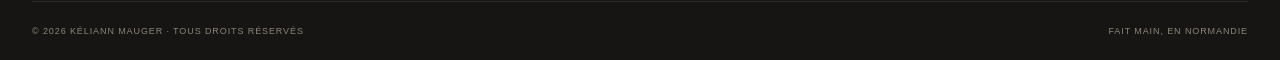
==== commit 24fdabf8: "Audit : accessibilité, SEO, performance et mentions légales Contrastes conformes, lien d'évitement, " ====
--- a/index.html
+++ b/index.html
@@ -4,18 +4,26 @@
 <meta charset="UTF-8">
 <meta name="viewport" content="width=device-width, initial-scale=1">
 <meta name="description" content="KMAUGER. — L’univers créatif de Kéliann Mauger : livres, photographie, projets numériques et cosplay.">
-<title>KMAUGER. — A universe of creativity</title>
+<title>KMAUGER. — Kéliann Mauger : livres, photographie, projets numériques et cosplay</title>
 <meta name="theme-color" content="#f6f5f1">
 <meta property="og:type" content="website">
 <meta property="og:title" content="KMAUGER. — L’univers créatif de Kéliann Mauger">
 <meta property="og:description" content="Livres, photographie, projets numériques et cosplay.">
 <meta property="og:url" content="https://kmauger18.github.io/kmauger/">
-<meta property="og:image" content="https://kmauger18.github.io/kmauger/assets/img/logo.png">
+<meta property="og:image" content="https://kmauger18.github.io/kmauger/assets/img/og-kmauger.jpg">
+<meta property="og:image:width" content="1200"><meta property="og:image:height" content="630">
+<meta property="og:image:alt" content="KMAUGER. — Des idées. Des univers. Une signature.">
+<meta property="og:locale" content="fr_FR"><meta property="og:site_name" content="KMAUGER.">
+<meta name="twitter:card" content="summary_large_image">
+<link rel="canonical" href="https://kmauger18.github.io/kmauger/">
+<link rel="preload" as="image" href="https://images.unsplash.com/photo-1497366754035-f200968a6e72?auto=format&fit=crop&w=1000&q=80" fetchpriority="high">
+<script type="application/ld+json">{"@context":"https://schema.org","@type":"Person","name":"Kéliann Mauger","url":"https://kmauger18.github.io/kmauger/","image":"https://kmauger18.github.io/kmauger/assets/img/og-kmauger.jpg","description":"Auteur, photographe, créateur de sites et d’applications, cosplayeur.","sameAs":["https://www.instagram.com/kmauger18/","https://www.instagram.com/kmauger.studio/"]}</script>
 <link rel="icon" type="image/png" href="assets/img/favicon.png">
 <link rel="apple-touch-icon" href="assets/img/apple-touch-icon.png">
-<link rel="stylesheet" href="assets/css/style.css?v=202611252017">
+<link rel="stylesheet" href="assets/css/style.css?v=202611252026">
 </head>
 <body>
+<a class="skip" href="#contenu">Aller au contenu</a>
 <header><div class="wrap head">
 <a class="brand" href="#accueil" aria-label="KMAUGER accueil"><img src="assets/img/logo.png" alt="Monogramme KM"><b>KMAUGER.</b></a>
 <button class="menu" id="menu" aria-expanded="false">Menu ☰</button>
@@ -23,7 +31,7 @@
 <a href="#accueil">Accueil</a><a href="#livres">Livres</a><a href="#photographie">Photographie</a><a href="#projets">Projets</a><a href="#cosplay">Cosplay</a><a href="#apropos">À propos</a><a href="#contact">Contact</a>
 </nav></div></header>
 
-<main>
+<main id="contenu" tabindex="-1">
 <!-- ===================================================== ACCUEIL -->
 <div class="page active" id="accueil">
 <section class="wrap hero"><div>
@@ -31,13 +39,13 @@
 <h1 class="display" data-cms="accueil_titre">Des idées.<br><em>Des univers.</em><br>Une signature.</h1>
 <p class="lead" data-cms="accueil_intro">Je suis Kéliann Mauger. J’explore différentes formes de création, de l’écriture à l’image, du numérique au costume. Voici mon univers.</p>
 <a class="btn" href="#apropos"><span data-cms="accueil_bouton">Découvrir mon univers</span> <span>↗</span></a></div>
-<div class="hero-image"><img data-img="accueil_hero" src="https://images.unsplash.com/photo-1497366754035-f200968a6e72?auto=format&fit=crop&w=1400&q=85" alt="Espace de création lumineux"><div class="tag" data-cms="accueil_image_tag">KMAUGER. — Creative universe</div></div></section>
+<div class="hero-image"><img data-img="accueil_hero" src="https://images.unsplash.com/photo-1497366754035-f200968a6e72?auto=format&fit=crop&w=1000&q=80" fetchpriority="high" decoding="async" width="1000" height="667" alt="Espace de création lumineux"><div class="tag" data-cms="accueil_image_tag">KMAUGER. — Creative universe</div></div></section>
 <div class="ticker" aria-hidden="true"><span hidden data-cms="accueil_bandeau">Écriture · Photographie · Sites web · Applications · Jeux · Cosplay · Création</span><div class="ticker-track" id="ticker-track"></div></div><div class="strip"><div class="wrap"><p data-cms="accueil_citation">« Créer, explorer, raconter. »</p><span data-cms="accueil_citation_sous">Une identité · Plusieurs passions</span></div></div>
 <section class="wrap content"><div class="section-head"><div><div class="eyebrow" data-cms="accueil_univers_eyebrow">Explorer</div><h2 class="section-title" data-cms="accueil_univers_titre">Mes univers</h2></div></div><div class="cards">
-<a class="card" href="#livres"><div class="tile"><img data-img="carte_livres" src="assets/img/livres/carte-livres.jpg?v=202611252017" alt="Les romans de Kéliann Mauger"></div><div class="card-meta"><span class="card-title" data-cms="carte_livres">Livres &amp; écriture</span><span class="num">01 / 04</span></div></a>
-<a class="card" href="#photographie"><div class="tile"><img data-img="carte_photo" src="https://images.unsplash.com/photo-1452587925148-ce544e77e70d?auto=format&fit=crop&w=1000&q=80" alt="Photographie"></div><div class="card-meta"><span class="card-title" data-cms="carte_photo">Photographie</span><span class="num">02 / 04</span></div></a>
-<a class="card" href="#projets"><div class="tile"><img data-img="carte_projets" src="assets/img/projets/carte-projets.jpg" alt="Projets numériques"></div><div class="card-meta"><span class="card-title" data-cms="carte_projets">Projets numériques</span><span class="num">03 / 04</span></div></a>
-<a class="card" href="#cosplay"><div class="tile"><img data-img="carte_cosplay" src="https://images.unsplash.com/photo-1531058020387-3be344556be6?auto=format&fit=crop&w=1000&q=80" alt="Cosplay et création"></div><div class="card-meta"><span class="card-title" data-cms="carte_cosplay">Cosplay</span><span class="num">04 / 04</span></div></a>
+<a class="card" href="#livres"><div class="tile"><img loading="lazy" decoding="async" data-img="carte_livres" src="assets/img/livres/carte-livres.jpg?v=202611252026" alt="Les romans de Kéliann Mauger"></div><div class="card-meta"><span class="card-title" data-cms="carte_livres">Livres &amp; écriture</span><span class="num">01 / 04</span></div></a>
+<a class="card" href="#photographie"><div class="tile"><img loading="lazy" decoding="async" data-img="carte_photo" src="https://images.unsplash.com/photo-1452587925148-ce544e77e70d?auto=format&fit=crop&w=1000&q=80" alt="Photographie"></div><div class="card-meta"><span class="card-title" data-cms="carte_photo">Photographie</span><span class="num">02 / 04</span></div></a>
+<a class="card" href="#projets"><div class="tile"><img loading="lazy" decoding="async" data-img="carte_projets" src="assets/img/projets/carte-projets.jpg" alt="Projets numériques"></div><div class="card-meta"><span class="card-title" data-cms="carte_projets">Projets numériques</span><span class="num">03 / 04</span></div></a>
+<a class="card" href="#cosplay"><div class="tile"><img loading="lazy" decoding="async" data-img="carte_cosplay" src="https://images.unsplash.com/photo-1531058020387-3be344556be6?auto=format&fit=crop&w=1000&q=80" alt="Cosplay et création"></div><div class="card-meta"><span class="card-title" data-cms="carte_cosplay">Cosplay</span><span class="num">04 / 04</span></div></a>
 </div></section>
 <section class="wrap content" id="home-une-wrap"><div class="eyebrow-line"><div class="eyebrow" data-cms="accueil_une_eyebrow">À la une</div></div><div id="home-une"></div></section>
 <section class="band"><div class="wrap content-tight"><div class="eyebrow" data-cms="accueil_chiffres_eyebrow">En quelques chiffres</div><div class="stats" id="home-stats"></div></div></section>
@@ -51,7 +59,7 @@
 <div class="eyebrow" data-cms="livres_eyebrow">01 — Mots &amp; imagination</div>
 <h1 class="display" data-cms="livres_titre">Livres <em>&amp;</em><br>écriture.</h1>
 <p class="lead" data-cms="livres_intro">Des histoires, des personnages et des univers imaginés pour prendre vie au fil des pages.</p>
-<div class="feature"><img data-img="livres_banniere" src="assets/img/livres/banniere-livres.jpg?v=202611252017" alt="Les romans de Kéliann Mauger"></div></section>
+<div class="feature"><img decoding="async" data-img="livres_banniere" src="assets/img/livres/banniere-livres.jpg?v=202611252026" alt="Les romans de Kéliann Mauger"></div></section>
 <section class="wrap content"><div class="editorial"><div class="eyebrow" data-cms="livres_edito_eyebrow">L’écriture</div><p data-cms="livres_edito">Thriller, urban fantasy, romance young adult, comédie romantique : chaque roman explore un genre différent, avec la même envie de créer des personnages qu’on n’oublie pas et des histoires qu’on a envie de raconter.</p></div><div class="stats small" id="livres-stats"></div></section>
 <section class="wrap content"><div class="eyebrow" data-cms="livres_section_eyebrow">Bibliothèque personnelle</div><h2 class="section-title" data-cms="livres_section_titre">Mes ouvrages</h2>
 <div class="books" id="liste-livres"></div></section><section class="wrap content"><div class="info-band"><div class="eyebrow" data-cms="livres_ou_eyebrow">Où trouver mes livres</div><p data-cms="livres_ou_texte">Mes romans paraissent au format poche (11 × 17 cm). Chaque fiche indique où se les procurer, et les prochains arrivent au fil des mois.</p></div></section></div>
@@ -64,14 +72,14 @@
 <div class="eyebrow" data-cms="photo_eyebrow">02 — Lumière &amp; regard</div>
 <h1 class="display" data-cms="photo_titre">Photographie<em>.</em></h1>
 <p class="lead" data-cms="photo_intro">Capturer une ambiance, raconter un instant et porter un regard singulier sur ce qui nous entoure.</p>
-<div class="feature"><img data-img="photo_banniere" src="https://images.unsplash.com/photo-1470770841072-f978cf4d019e?auto=format&fit=crop&w=1800&q=85" alt="Paysage photographié"></div></section>
+<div class="feature"><img decoding="async" data-img="photo_banniere" src="https://images.unsplash.com/photo-1470770841072-f978cf4d019e?auto=format&fit=crop&w=1800&q=85" alt="Paysage photographié"></div></section>
 <section class="wrap content"><div class="editorial"><div class="eyebrow" data-cms="photo_edito_eyebrow">Mon regard</div><div><p data-cms="photo_edito">Paysages, lumières, détails du quotidien : je photographie ce qui m’arrête, en cherchant la bonne lumière et le bon angle. Une galerie qui s’enrichit au fil de mes sorties.</p><div class="themes-wrap"><div class="eyebrow" data-cms="photo_themes_eyebrow">Thèmes</div><div class="chips" id="photo-themes"></div></div></div></div></section>
 <section class="wrap content"><div class="eyebrow" data-cms="photo_section_eyebrow">Sélection visuelle</div><h2 class="section-title" data-cms="photo_section_titre">Galerie photographique</h2>
 <div class="filters" id="filtres-photos" hidden></div>
 <div class="grid3 gallery" id="galerie-photos" style="margin-top:35px">
-<figure class="shot" data-c="paysages"><div class="tile"><img src="https://images.unsplash.com/photo-1470770841072-f978cf4d019e?auto=format&fit=crop&w=900&q=80" alt="Paysage"></div><figcaption class="card-meta"><span class="card-title">Paysages</span></figcaption></figure>
-<figure class="shot" data-c="lumieres"><div class="tile"><img src="https://images.unsplash.com/photo-1490730141103-6cac27aaab94?auto=format&fit=crop&w=900&q=80" alt="Lumières"></div><figcaption class="card-meta"><span class="card-title">Lumières</span></figcaption></figure>
-<figure class="shot" data-c="atmospheres"><div class="tile"><img src="https://images.unsplash.com/photo-1519608487953-e999c86e7455?auto=format&fit=crop&w=900&q=80" alt="Atmosphères"></div><figcaption class="card-meta"><span class="card-title">Atmosphères</span></figcaption></figure>
+<figure class="shot" tabindex="0" aria-label="Agrandir la photo" data-c="paysages"><div class="tile"><img src="https://images.unsplash.com/photo-1470770841072-f978cf4d019e?auto=format&fit=crop&w=900&q=80" alt="Paysage"></div><figcaption class="card-meta"><span class="card-title">Paysages</span></figcaption></figure>
+<figure class="shot" tabindex="0" aria-label="Agrandir la photo" data-c="lumieres"><div class="tile"><img src="https://images.unsplash.com/photo-1490730141103-6cac27aaab94?auto=format&fit=crop&w=900&q=80" alt="Lumières"></div><figcaption class="card-meta"><span class="card-title">Lumières</span></figcaption></figure>
+<figure class="shot" tabindex="0" aria-label="Agrandir la photo" data-c="atmospheres"><div class="tile"><img src="https://images.unsplash.com/photo-1519608487953-e999c86e7455?auto=format&fit=crop&w=900&q=80" alt="Atmosphères"></div><figcaption class="card-meta"><span class="card-title">Atmosphères</span></figcaption></figure>
 </div></section><section class="wrap insta-band"><p data-cms="photo_insta_texte">Retrouve mes dernières photos sur Instagram.</p><a class="btn" data-lien="instagram_perso" href="https://www.instagram.com/kmauger18/" target="_blank" rel="noopener">Suivre sur Instagram <span>↗</span></a></section></div>
 
 <!-- ===================================================== PROJETS -->
@@ -79,7 +87,7 @@
 <div class="eyebrow" data-cms="projets_eyebrow">03 — Idées &amp; expérimentations</div>
 <h1 class="display" data-cms="projets_titre">Projets<br><em>numériques.</em></h1>
 <p class="lead" data-cms="projets_intro">Sites web, applications et jeux : des idées transformées en expériences concrètes.</p>
-<div class="feature"><img data-img="projets_banniere" src="assets/img/projets/banniere-projets.jpg" alt="Projets numériques de Kéliann Mauger"></div></section>
+<div class="feature"><img decoding="async" data-img="projets_banniere" src="assets/img/projets/banniere-projets.jpg" alt="Projets numériques de Kéliann Mauger"></div></section>
 <section class="band"><div class="wrap content-tight"><div class="stats" id="projets-stats"></div></div></section>
 <section class="wrap content"><div class="eyebrow" data-cms="projets_section_eyebrow">Portfolio</div><h2 class="section-title" data-cms="projets_section_titre">Projets sélectionnés</h2>
 <div class="grid3 projects" id="liste-projets" style="margin-top:35px"></div></section>
@@ -96,7 +104,7 @@
 <div class="eyebrow" data-cms="cosplay_eyebrow">04 — Personnages &amp; savoir-faire</div>
 <h1 class="display" data-cms="cosplay_titre">Cosplay<em>.</em></h1>
 <p class="lead" data-cms="cosplay_intro">Donner corps à des personnages, fabriquer des détails et faire passer l’imaginaire dans le réel.</p>
-<div class="feature"><img data-img="cosplay_banniere" src="https://images.unsplash.com/photo-1531058020387-3be344556be6?auto=format&fit=crop&w=1800&q=85" alt="Événement créatif"></div></section>
+<div class="feature"><img decoding="async" data-img="cosplay_banniere" src="https://images.unsplash.com/photo-1531058020387-3be344556be6?auto=format&fit=crop&w=1800&q=85" alt="Événement créatif"></div></section>
 <section class="wrap content"><div class="editorial"><div class="eyebrow" data-cms="cosplay_edito_eyebrow">De l’idée au costume</div><p data-cms="cosplay_edito">Chaque personnage commence par l’observation, puis se construit pièce par pièce : costume, accessoires, détails de fabrication et photos finales.</p></div>
 <div class="section-head" style="margin-top:80px"><div><div class="eyebrow" data-cms="cosplay_process_eyebrow">Le processus</div><h2 class="section-title" data-cms="cosplay_process_titre">Du personnage<br><em>au shooting.</em></h2></div></div><div class="steps"><div class="step"><span class="step-num">01</span><h3 data-cms="cosplay_etape1_titre">Choisir</h3><p data-cms="cosplay_etape1_texte">Un personnage qui me parle, puis des dizaines de références sous tous les angles.</p></div><div class="step"><span class="step-num">02</span><h3 data-cms="cosplay_etape2_titre">Concevoir</h3><p data-cms="cosplay_etape2_texte">Patrons, matériaux, budget : chaque pièce est pensée avant d’être fabriquée.</p></div><div class="step"><span class="step-num">03</span><h3 data-cms="cosplay_etape3_titre">Fabriquer</h3><p data-cms="cosplay_etape3_texte">Couture, armures, accessoires, peinture : les détails font toute la différence.</p></div><div class="step"><span class="step-num">04</span><h3 data-cms="cosplay_etape4_titre">Incarner</h3><p data-cms="cosplay_etape4_texte">Conventions, événements et séances photo pour donner vie au personnage.</p></div></div>
 <h2 class="section-title" style="margin-top:70px" data-cms="cosplay_section_titre">Mes cosplays</h2>
@@ -118,12 +126,33 @@
 <section class="wrap content"><div class="section-head"><div><div class="eyebrow" data-cms="apropos_valeurs_eyebrow">Ce qui m’anime</div></div></div><div class="steps three"><div class="step"><span class="step-num">01</span><h3 data-cms="apropos_v1_titre">Curiosité</h3><p data-cms="apropos_v1_texte">Apprendre en faisant : chaque nouveau projet est l’occasion d’explorer un outil, une technique ou un genre.</p></div><div class="step"><span class="step-num">02</span><h3 data-cms="apropos_v2_titre">Exigence</h3><p data-cms="apropos_v2_texte">Soigner les détails, du choix d’un mot à l’alignement d’un pixel.</p></div><div class="step"><span class="step-num">03</span><h3 data-cms="apropos_v3_titre">Partage</h3><p data-cms="apropos_v3_texte">Montrer les coulisses autant que le résultat, pour inspirer et échanger.</p></div></div></section>
 <section class="wrap content"><div class="eyebrow" data-cms="apropos_univers_eyebrow">Mes univers</div><div class="univers-list" id="apropos-univers"></div></section></div>
 
+<!-- ===================================================== MENTIONS LÉGALES -->
+<div class="page" id="mentions"><section class="wrap page-hero">
+<div class="eyebrow">Informations légales</div>
+<h1 class="display">Mentions légales<br><em>&amp; confidentialité.</em></h1>
+<p class="lead">Qui édite ce site, qui l’héberge, et ce qu’il advient de vos données quand vous le consultez.</p></section>
+<section class="wrap content legal">
+<h2>Éditeur du site</h2>
+<p>Ce site est édité par <b>Kéliann Mauger</b>, à titre personnel. Contact : par message sur <a data-lien="instagram_perso" href="https://www.instagram.com/kmauger18/" target="_blank" rel="noopener">Instagram</a><span data-legal-email></span>.<br>Directeur de la publication : Kéliann Mauger.</p>
+<h2>Hébergement</h2>
+<p>GitHub Pages — GitHub, Inc., 88 Colin P. Kelly Jr. Street, San Francisco, CA 94107, États-Unis. <a href="https://pages.github.com/" target="_blank" rel="noopener">pages.github.com</a></p>
+<h2>Propriété intellectuelle</h2>
+<p>Les textes, couvertures, photographies, logos et créations présentés sur ce site sont la propriété de Kéliann Mauger, sauf mention contraire. Toute reproduction sans autorisation est interdite. Certaines images d’illustration proviennent d’Unsplash et sont utilisées selon la licence Unsplash.</p>
+<h2>Données personnelles</h2>
+<p>Ce site ne comporte <b>ni formulaire, ni compte, ni outil de mesure d’audience, ni publicité</b>, et ne dépose <b>aucun cookie</b>. Aucune donnée personnelle n’est collectée par l’éditeur.</p>
+<p>Comme pour tout site web, votre adresse IP et des informations techniques (navigateur, page demandée, date et heure) sont transmises aux services qui délivrent les pages et les images, uniquement pour vous les afficher :</p>
+<ul><li><b>GitHub</b> (hébergement du site) ;</li><li><b>Google Firebase</b> (chargement du contenu du site) ;</li><li><b>Unsplash</b> (certaines images d’illustration).</li></ul>
+<p>Ces prestataires peuvent traiter ces données hors de l’Union européenne, dans le cadre de leurs propres politiques de confidentialité. Les liens vers Instagram, Amazon ou d’autres sites vous font quitter ce site : leurs propres règles s’appliquent alors.</p>
+<p>Vous disposez d’un droit d’accès, de rectification et d’effacement de vos données, et pouvez adresser une réclamation à la <a href="https://www.cnil.fr/" target="_blank" rel="noopener">CNIL</a>.</p>
+<p class="muted-small">Dernière mise à jour : novembre 2026.</p>
+</section></div>
+
 <!-- ===================================================== CONTACT -->
 <div class="page" id="contact"><section class="wrap page-hero">
 <div class="eyebrow" data-cms="contact_eyebrow">Entrer en contact</div>
 <h1 class="display" data-cms="contact_titre">Une idée ?<br><em>Parlons-en.</em></h1>
 <p class="lead" data-cms="contact_intro">Une question, une proposition, une collaboration ou simplement l’envie d’échanger autour d’un projet ? Retrouve-moi sur mes réseaux.</p></section>
-<section class="wrap content"><div class="section-head"><div><div class="eyebrow" data-cms="contact_raisons_eyebrow">Pourquoi m’écrire</div></div></div><div class="steps"><div class="step"><span class="step-num">01</span><h3 data-cms="contact_r1_titre">Un livre</h3><p data-cms="contact_r1_texte">Une question sur un roman, une dédicace, un salon ou une chronique.</p></div><div class="step"><span class="step-num">02</span><h3 data-cms="contact_r2_titre">Un projet numérique</h3><p data-cms="contact_r2_texte">Un site, une application, un outil : parlons de ton idée.</p></div><div class="step"><span class="step-num">03</span><h3 data-cms="contact_r3_titre">Photo &amp; cosplay</h3><p data-cms="contact_r3_texte">Une séance photo, un événement ou une collaboration créative.</p></div><div class="step"><span class="step-num">04</span><h3 data-cms="contact_r4_titre">Simplement échanger</h3><p data-cms="contact_r4_texte">Un avis, une suggestion, ou juste l’envie de dire bonjour.</p></div></div></section>
+<section class="wrap content"><div class="section-head"><div><h2 class="eyebrow" data-cms="contact_raisons_eyebrow">Pourquoi m’écrire</h2></div></div><div class="steps"><div class="step"><span class="step-num">01</span><h3 data-cms="contact_r1_titre">Un livre</h3><p data-cms="contact_r1_texte">Une question sur un roman, une dédicace, un salon ou une chronique.</p></div><div class="step"><span class="step-num">02</span><h3 data-cms="contact_r2_titre">Un projet numérique</h3><p data-cms="contact_r2_texte">Un site, une application, un outil : parlons de ton idée.</p></div><div class="step"><span class="step-num">03</span><h3 data-cms="contact_r3_titre">Photo &amp; cosplay</h3><p data-cms="contact_r3_texte">Une séance photo, un événement ou une collaboration créative.</p></div><div class="step"><span class="step-num">04</span><h3 data-cms="contact_r4_titre">Simplement échanger</h3><p data-cms="contact_r4_texte">Un avis, une suggestion, ou juste l’envie de dire bonjour.</p></div></div></section>
 <section class="wrap content"><div class="contact"><div><div class="eyebrow" style="color:#aaa" data-cms="contact_bloc_eyebrow">Restons connectés</div><h2 class="display" data-cms="contact_bloc_titre">Let’s create<br>something.</h2></div>
 <div class="contact-links"><a class="btn" data-lien="instagram_perso" href="https://www.instagram.com/kmauger18/" target="_blank" rel="noopener">Instagram personnel ↗</a><a class="btn" data-lien="instagram_projets" href="https://www.instagram.com/kmauger.studio/" target="_blank" rel="noopener">Instagram projets ↗</a><a class="btn" data-lien="email" href="#" hidden>E-mail ↗</a></div></div></section></div>
 </main>
@@ -131,12 +160,12 @@
 <footer><div class="wrap foot-grid">
 <div class="foot-brand"><b>KMAUGER.</b><p data-cms="pied_texte">L’univers créatif de Kéliann Mauger : livres, photographie, projets numériques et cosplay.</p></div>
 <div class="foot-col" aria-label="Pages"><span class="eyebrow">Explorer</span><a href="#livres">Livres</a><a href="#photographie">Photographie</a><a href="#projets">Projets numériques</a><a href="#cosplay">Cosplay</a></div>
-<div class="foot-col" aria-label="Infos"><span class="eyebrow">KMAUGER.</span><a href="#apropos">À propos</a><a href="#contact">Contact</a><a href="#accueil" class="to-top">Retour en haut ↑</a></div>
+<div class="foot-col" aria-label="Infos"><span class="eyebrow">KMAUGER.</span><a href="#apropos">À propos</a><a href="#contact">Contact</a><a href="#mentions">Mentions légales &amp; confidentialité</a><a href="#accueil" class="to-top">Retour en haut ↑</a></div>
 <div class="foot-col"><span class="eyebrow">Réseaux</span><a data-lien="instagram_perso" href="https://www.instagram.com/kmauger18/" target="_blank" rel="noopener">Instagram ↗</a><a data-lien="instagram_projets" href="https://www.instagram.com/kmauger.studio/" target="_blank" rel="noopener">Instagram projets ↗</a></div>
 </div><div class="wrap foot"><small>© <span id="year"></span> Kéliann Mauger · Tous droits réservés</small><small>Fait main, en Normandie</small></div></footer>
 
-<div class="lightbox" id="lightbox" hidden><button type="button" class="lb-close" aria-label="Fermer">✕</button><button type="button" class="lb-prev" aria-label="Photo précédente">‹</button><figure><img alt=""><figcaption></figcaption></figure><button type="button" class="lb-next" aria-label="Photo suivante">›</button></div>
+<div class="lightbox" id="lightbox" role="dialog" aria-modal="true" aria-label="Visionneuse de photos" hidden><button type="button" class="lb-close" aria-label="Fermer">✕</button><button type="button" class="lb-prev" aria-label="Photo précédente">‹</button><figure><img alt=""><figcaption></figcaption></figure><button type="button" class="lb-next" aria-label="Photo suivante">›</button></div>
 
-<script src="assets/js/main.js?v=202611252017" defer></script>
-<script type="module" src="assets/js/cms.js?v=202611252017"></script>
+<script src="assets/js/main.js?v=202611252026" defer></script>
+<script type="module" src="assets/js/cms.js?v=202611252026"></script>
 </body></html>
--- a/assets/css/style.css
+++ b/assets/css/style.css
@@ -1,4 +1,4 @@
-:root{--ink:#171717;--muted:#777;--paper:#f6f5f1;--line:#deddd7;--serif:Georgia,"Times New Roman",serif;--sans:Inter,Arial,sans-serif;--max:1240px}
+:root{--ink:#171717;--muted:#666;--paper:#f6f5f1;--line:#deddd7;--serif:Georgia,"Times New Roman",serif;--sans:Inter,Arial,sans-serif;--max:1240px}
 *{box-sizing:border-box}html{scroll-behavior:smooth}body{margin:0;background:var(--paper);color:var(--ink);font-family:var(--sans);line-height:1.6}a{color:inherit;text-decoration:none}button{font:inherit}
 .wrap{width:min(var(--max),calc(100% - 64px));margin:auto}
 header{height:88px;display:flex;align-items:center;position:sticky;top:0;z-index:10;background:rgba(246,245,241,.95);backdrop-filter:blur(12px);border-bottom:1px solid var(--line)}
@@ -173,3 +173,15 @@
   .insta-band{flex-direction:column;align-items:flex-start}
 }
 @media(max-width:560px){.ticker-text{font-size:22px}.stat b{font-size:42px}.univers-list a{grid-template-columns:40px 1fr 30px}.univers-list small{display:none}.step h3{font-size:25px}}
+
+/* ---------- Accessibilité et pages légales ---------- */
+:focus-visible{outline:2px solid #876830;outline-offset:3px}
+.skip{position:absolute;left:12px;top:-60px;z-index:100;background:var(--ink);color:var(--paper);padding:10px 14px;font-size:12px}.skip:focus{top:12px}
+main:focus{outline:none}
+.step-num,.chips small{color:#7d6230}
+.strip span{color:#bdbdbd}
+.gallery .shot:focus-visible{outline-offset:6px}
+h2.eyebrow{margin:0}
+.legal{max-width:820px}.legal h2{font:400 30px var(--serif);letter-spacing:-.02em;margin:46px 0 12px}.legal h2:first-child{margin-top:0}
+.legal p,.legal li{font-size:15px;line-height:1.8;color:#444}.legal a{border-bottom:1px solid}.legal ul{padding-left:20px}
+.muted-small{font-size:12px!important;color:var(--muted)!important;margin-top:40px}
